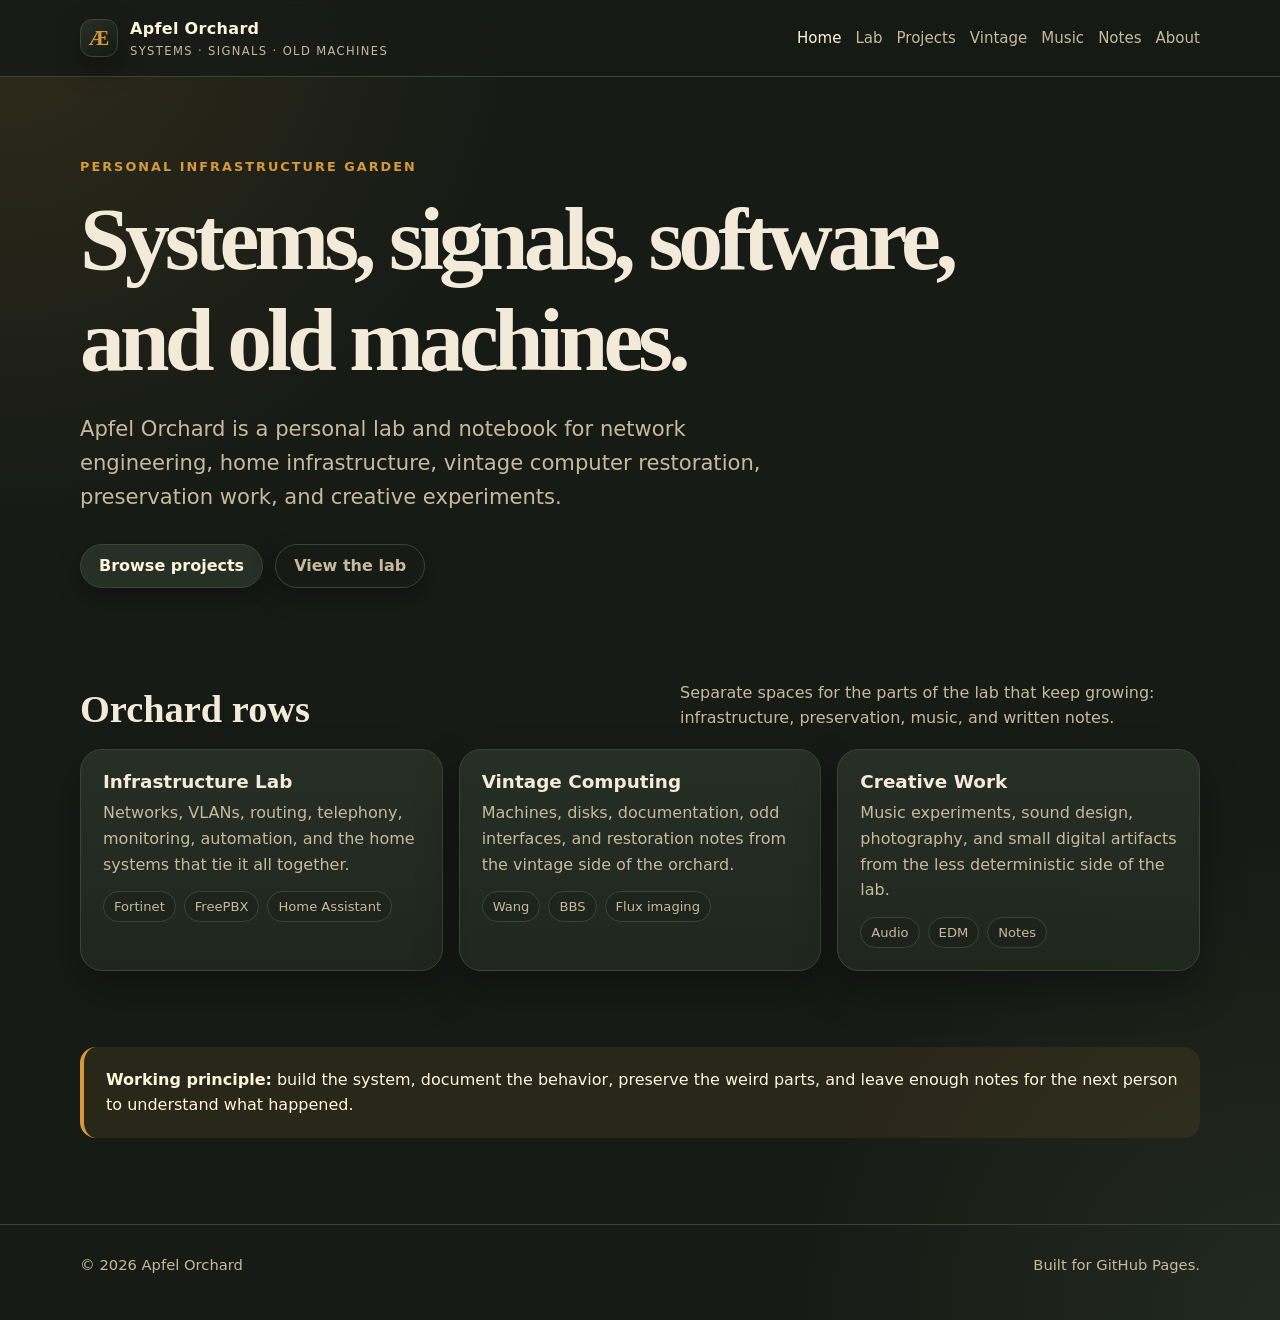
==== index.html @ 4331f9ee "Add files via upload" ====
<!doctype html>
<html lang="en">
<head>
  <meta charset="utf-8">
  <meta name="viewport" content="width=device-width, initial-scale=1">
  <title>Apfel Orchard</title>
  <meta name="description" content="Apfel Orchard: a personal lab for infrastructure, vintage computing, restoration, music, and strange little systems.">
  <link rel="stylesheet" href="/style.css">
</head>
<body>
<header class="site-header">
  <div class="wrap nav">
    <a class="brand" href="/">
      <span class="brand-mark"><span>Æ</span></span>
      <span>Apfel Orchard<small>Systems · Signals · Old Machines</small></span>
    </a>
    <nav class="links">
      <a class="active" href="/">Home</a>
      <a href="/lab.html">Lab</a>
      <a href="/projects.html">Projects</a>
      <a href="/vintage.html">Vintage</a>
      <a href="/music.html">Music</a>
      <a href="/notes.html">Notes</a>
      <a href="/about.html">About</a>
    </nav>
  </div>
</header>

<main>
  <section class="hero">
    <div class="wrap">
      <p class="kicker">Personal infrastructure garden</p>
      <h1>Systems, signals, software, and old machines.</h1>
      <p class="lede">Apfel Orchard is a personal lab and notebook for network engineering, home infrastructure, vintage computer restoration, preservation work, and creative experiments.</p>
      <div class="actions">
        <a class="button" href="/projects.html">Browse projects</a>
        <a class="button secondary" href="/lab.html">View the lab</a>
      </div>
    </div>
  </section>

  <section class="section">
    <div class="wrap">
      <div class="section-title">
        <h2>Orchard rows</h2>
        <p>Separate spaces for the parts of the lab that keep growing: infrastructure, preservation, music, and written notes.</p>
      </div>
      <div class="grid">
        <article class="card">
          <h3>Infrastructure Lab</h3>
          <p>Networks, VLANs, routing, telephony, monitoring, automation, and the home systems that tie it all together.</p>
          <div class="meta"><span class="pill">Fortinet</span><span class="pill">FreePBX</span><span class="pill">Home Assistant</span></div>
        </article>
        <article class="card">
          <h3>Vintage Computing</h3>
          <p>Machines, disks, documentation, odd interfaces, and restoration notes from the vintage side of the orchard.</p>
          <div class="meta"><span class="pill">Wang</span><span class="pill">BBS</span><span class="pill">Flux imaging</span></div>
        </article>
        <article class="card">
          <h3>Creative Work</h3>
          <p>Music experiments, sound design, photography, and small digital artifacts from the less deterministic side of the lab.</p>
          <div class="meta"><span class="pill">Audio</span><span class="pill">EDM</span><span class="pill">Notes</span></div>
        </article>
      </div>
    </div>
  </section>

  <section class="section">
    <div class="wrap">
      <div class="callout">
        <strong>Working principle:</strong> build the system, document the behavior, preserve the weird parts, and leave enough notes for the next person to understand what happened.
      </div>
    </div>
  </section>
</main>

<footer class="site-footer">
  <div class="wrap footer-inner">
    <span>© <span id="year"></span> Apfel Orchard</span>
    <span>Built for GitHub Pages.</span>
  </div>
</footer>
<script>document.getElementById('year').textContent = new Date().getFullYear();</script>
</body>
</html>
---- style.css ----
:root {
  --bg: #171b16;
  --panel: #20271f;
  --panel-2: #273026;
  --text: #f3ead9;
  --muted: #c7b99e;
  --line: #3a4535;
  --green: #6f8d5f;
  --amber: #d69a3a;
  --red: #9e4d36;
  --cream: #fff4dc;
  --shadow: rgba(0,0,0,.35);
}

* { box-sizing: border-box; }

html { scroll-behavior: smooth; }

body {
  margin: 0;
  font-family: ui-sans-serif, system-ui, -apple-system, BlinkMacSystemFont, "Segoe UI", sans-serif;
  background:
    radial-gradient(circle at top left, rgba(214,154,58,.13), transparent 32rem),
    radial-gradient(circle at bottom right, rgba(111,141,95,.13), transparent 30rem),
    var(--bg);
  color: var(--text);
  line-height: 1.6;
}

img { max-width: 100%; display: block; }

a { color: var(--amber); text-decoration: none; }
a:hover { text-decoration: underline; }

.wrap {
  width: min(1120px, calc(100% - 32px));
  margin: 0 auto;
}

.site-header {
  border-bottom: 1px solid var(--line);
  background: rgba(23,27,22,.88);
  backdrop-filter: blur(12px);
  position: sticky;
  top: 0;
  z-index: 5;
}

.nav {
  min-height: 76px;
  display: flex;
  align-items: center;
  justify-content: space-between;
  gap: 20px;
}

.brand {
  display: flex;
  align-items: center;
  gap: 12px;
  color: var(--cream);
  text-decoration: none;
  font-weight: 800;
  letter-spacing: .02em;
}

.brand-mark {
  width: 38px;
  height: 38px;
  display: grid;
  place-items: center;
  border: 1px solid var(--line);
  border-radius: 12px;
  background: linear-gradient(145deg, var(--panel-2), #151913);
  box-shadow: 0 10px 28px var(--shadow);
}

.brand-mark span {
  color: var(--amber);
  font-family: ui-serif, Georgia, serif;
  font-size: 1.3rem;
}

.brand small {
  display: block;
  color: var(--muted);
  font-weight: 500;
  font-size: .72rem;
  letter-spacing: .12em;
  text-transform: uppercase;
}

.links {
  display: flex;
  flex-wrap: wrap;
  justify-content: flex-end;
  gap: 8px 14px;
}

.links a {
  color: var(--muted);
  font-size: .94rem;
}
.links a:hover, .links a.active { color: var(--cream); }

.hero {
  padding: 80px 0 54px;
}

.kicker {
  color: var(--amber);
  font-size: .8rem;
  font-weight: 800;
  letter-spacing: .16em;
  text-transform: uppercase;
  margin: 0 0 12px;
}

h1, h2, h3 {
  line-height: 1.12;
  margin: 0;
}

h1 {
  max-width: 880px;
  font-family: ui-serif, Georgia, serif;
  font-size: clamp(2.45rem, 7vw, 5.6rem);
  letter-spacing: -.055em;
}

.lede {
  max-width: 740px;
  color: var(--muted);
  font-size: clamp(1.06rem, 2vw, 1.32rem);
  margin: 22px 0 0;
}

.actions {
  display: flex;
  flex-wrap: wrap;
  gap: 12px;
  margin-top: 30px;
}

.button {
  display: inline-flex;
  align-items: center;
  justify-content: center;
  min-height: 44px;
  padding: 0 18px;
  border-radius: 999px;
  border: 1px solid var(--line);
  color: var(--cream);
  background: var(--panel-2);
  box-shadow: 0 10px 24px var(--shadow);
  font-weight: 700;
}

.button.secondary {
  background: transparent;
  color: var(--muted);
}

.section {
  padding: 38px 0;
}

.section-title {
  display: flex;
  align-items: end;
  justify-content: space-between;
  gap: 18px;
  margin-bottom: 18px;
}

.section-title h2 {
  font-family: ui-serif, Georgia, serif;
  font-size: clamp(1.7rem, 3vw, 2.6rem);
}

.section-title p {
  color: var(--muted);
  max-width: 520px;
  margin: 0;
}

.grid {
  display: grid;
  grid-template-columns: repeat(3, minmax(0, 1fr));
  gap: 16px;
}

.grid.two { grid-template-columns: repeat(2, minmax(0, 1fr)); }

.card {
  border: 1px solid var(--line);
  border-radius: 22px;
  background: linear-gradient(180deg, rgba(39,48,38,.94), rgba(32,39,31,.94));
  padding: 22px;
  box-shadow: 0 18px 40px var(--shadow);
}

.card h3 {
  font-size: 1.15rem;
  margin-bottom: 8px;
}

.card p { color: var(--muted); margin: 0; }
.card ul { margin: 12px 0 0; padding-left: 20px; color: var(--muted); }

.meta {
  display: flex;
  flex-wrap: wrap;
  gap: 8px;
  margin-top: 14px;
}

.pill {
  border: 1px solid var(--line);
  color: var(--muted);
  border-radius: 999px;
  padding: 4px 10px;
  font-size: .82rem;
  background: rgba(0,0,0,.12);
}

.callout {
  border-left: 4px solid var(--amber);
  background: rgba(214,154,58,.09);
  padding: 20px 22px;
  border-radius: 16px;
  color: var(--cream);
}

.timeline {
  display: grid;
  gap: 14px;
}

.entry {
  border: 1px solid var(--line);
  border-radius: 18px;
  padding: 18px;
  background: rgba(32,39,31,.72);
}

.entry time {
  display: block;
  color: var(--amber);
  font-size: .82rem;
  font-weight: 800;
  letter-spacing: .08em;
  text-transform: uppercase;
  margin-bottom: 6px;
}

.entry h3 { margin-bottom: 6px; }
.entry p { color: var(--muted); margin: 0; }

.site-footer {
  margin-top: 48px;
  border-top: 1px solid var(--line);
  padding: 28px 0 44px;
  color: var(--muted);
  font-size: .92rem;
}

.footer-inner {
  display: flex;
  justify-content: space-between;
  gap: 16px;
  flex-wrap: wrap;
}

@media (max-width: 820px) {
  .nav { align-items: flex-start; flex-direction: column; padding: 18px 0; }
  .links { justify-content: flex-start; }
  .grid, .grid.two { grid-template-columns: 1fr; }
  .section-title { align-items: flex-start; flex-direction: column; }
  .hero { padding-top: 50px; }
}
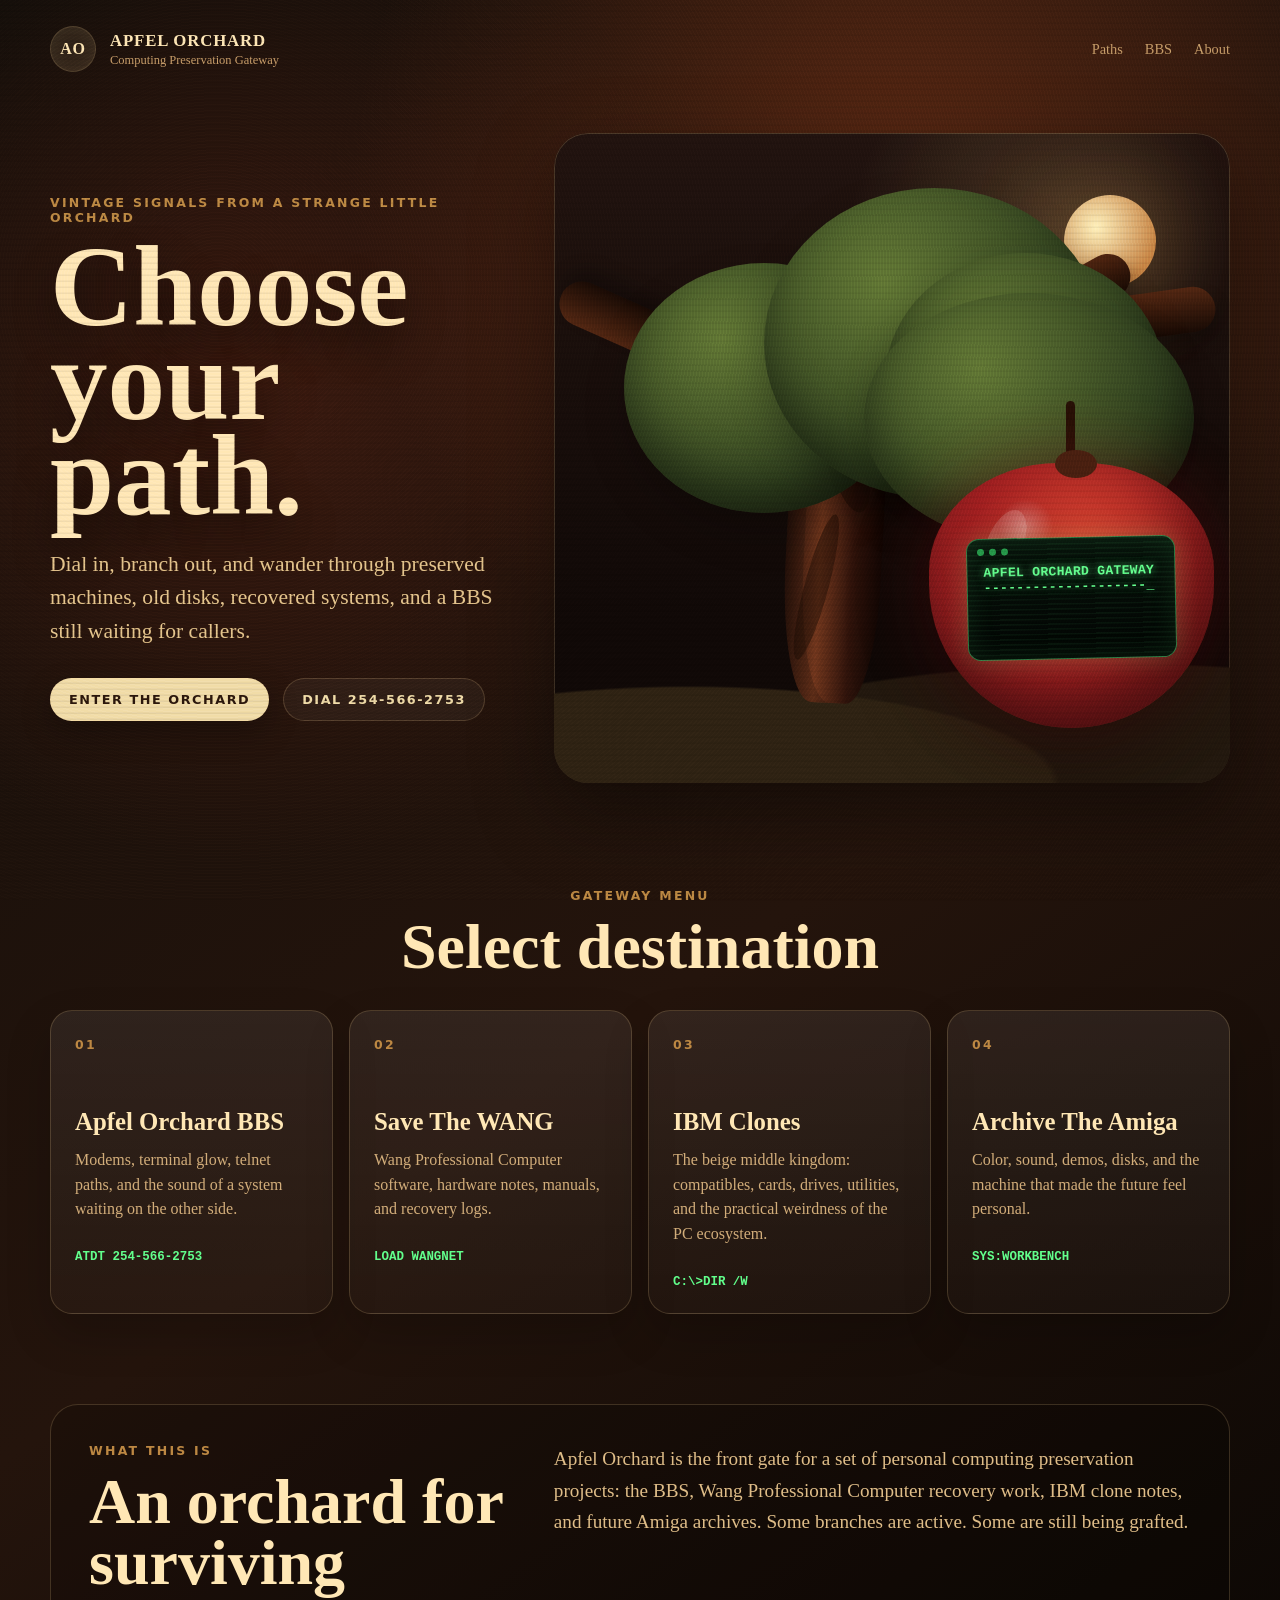
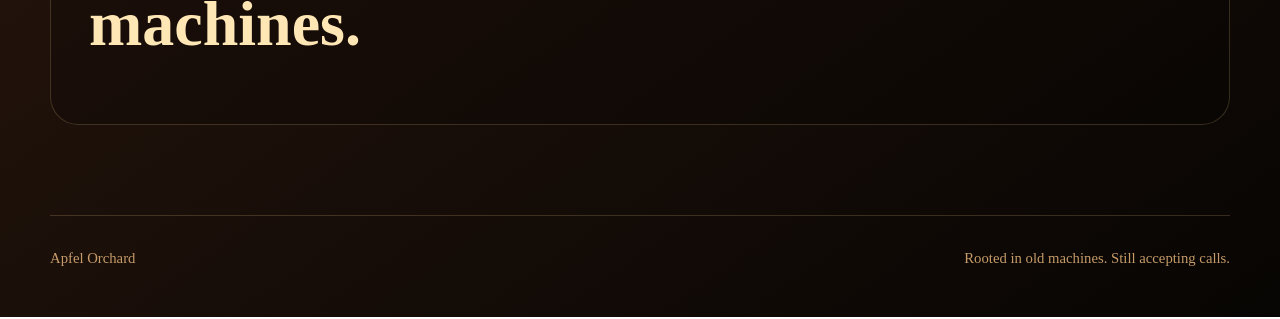
==== commit 8b2f8358: "Add files via upload" ====
--- a/index.html
+++ b/index.html
@@ -3,83 +3,112 @@
 <head>
   <meta charset="utf-8">
   <meta name="viewport" content="width=device-width, initial-scale=1">
-  <title>Apfel Orchard</title>
-  <meta name="description" content="Apfel Orchard: a personal lab for infrastructure, vintage computing, restoration, music, and strange little systems.">
-  <link rel="stylesheet" href="/style.css">
+  <title>Apfel Orchard | Choose Your Path</title>
+  <meta name="description" content="Apfel Orchard gateway: BBS, Wang preservation, IBM clones, and Amiga archives.">
+  <link rel="stylesheet" href="style.css">
 </head>
 <body>
-<header class="site-header">
-  <div class="wrap nav">
-    <a class="brand" href="/">
-      <span class="brand-mark"><span>Æ</span></span>
-      <span>Apfel Orchard<small>Systems · Signals · Old Machines</small></span>
+  <div class="noise" aria-hidden="true"></div>
+  <div class="scanlines" aria-hidden="true"></div>
+
+  <header class="site-header">
+    <a class="brand" href="/" aria-label="Apfel Orchard home">
+      <span class="brand-mark">AO</span>
+      <span>
+        <strong>Apfel Orchard</strong>
+        <small>Computing Preservation Gateway</small>
+      </span>
     </a>
-    <nav class="links">
-      <a class="active" href="/">Home</a>
-      <a href="/lab.html">Lab</a>
-      <a href="/projects.html">Projects</a>
-      <a href="/vintage.html">Vintage</a>
-      <a href="/music.html">Music</a>
-      <a href="/notes.html">Notes</a>
-      <a href="/about.html">About</a>
+    <nav class="top-nav" aria-label="Main navigation">
+      <a href="#paths">Paths</a>
+      <a href="#bbs">BBS</a>
+      <a href="#about">About</a>
     </nav>
-  </div>
-</header>
+  </header>
 
-<main>
-  <section class="hero">
-    <div class="wrap">
-      <p class="kicker">Personal infrastructure garden</p>
-      <h1>Systems, signals, software, and old machines.</h1>
-      <p class="lede">Apfel Orchard is a personal lab and notebook for network engineering, home infrastructure, vintage computer restoration, preservation work, and creative experiments.</p>
-      <div class="actions">
-        <a class="button" href="/projects.html">Browse projects</a>
-        <a class="button secondary" href="/lab.html">View the lab</a>
+  <main>
+    <section class="hero" aria-labelledby="hero-title">
+      <div class="hero-copy">
+        <p class="eyebrow">Vintage signals from a strange little orchard</p>
+        <h1 id="hero-title">Choose your path.</h1>
+        <p class="lead">Dial in, branch out, and wander through preserved machines, old disks, recovered systems, and a BBS still waiting for callers.</p>
+        <div class="hero-actions">
+          <a class="button primary" href="#paths">Enter the orchard</a>
+          <a class="button ghost" href="tel:2545662753">Dial 254-566-2753</a>
+        </div>
       </div>
-    </div>
-  </section>
 
-  <section class="section">
-    <div class="wrap">
-      <div class="section-title">
-        <h2>Orchard rows</h2>
-        <p>Separate spaces for the parts of the lab that keep growing: infrastructure, preservation, music, and written notes.</p>
+      <div class="orchard-scene" aria-label="Old apple tree with a terminal glowing inside one large apple">
+        <div class="moon"></div>
+        <div class="hills"></div>
+        <div class="tree">
+          <div class="trunk"></div>
+          <div class="branch branch-one"></div>
+          <div class="branch branch-two"></div>
+          <div class="branch branch-three"></div>
+          <div class="canopy canopy-one"></div>
+          <div class="canopy canopy-two"></div>
+          <div class="canopy canopy-three"></div>
+          <div class="canopy canopy-four"></div>
+          <div class="apple-cord"></div>
+          <div class="big-apple" id="bbs">
+            <div class="apple-shine"></div>
+            <div class="terminal" role="img" aria-label="Fake terminal saying dial 254-566-2753 to connect to Apfel Orchard BBS">
+              <div class="terminal-bar">
+                <span></span><span></span><span></span>
+              </div>
+              <pre id="terminalText"></pre>
+            </div>
+          </div>
+        </div>
       </div>
-      <div class="grid">
-        <article class="card">
-          <h3>Infrastructure Lab</h3>
-          <p>Networks, VLANs, routing, telephony, monitoring, automation, and the home systems that tie it all together.</p>
-          <div class="meta"><span class="pill">Fortinet</span><span class="pill">FreePBX</span><span class="pill">Home Assistant</span></div>
-        </article>
-        <article class="card">
-          <h3>Vintage Computing</h3>
-          <p>Machines, disks, documentation, odd interfaces, and restoration notes from the vintage side of the orchard.</p>
-          <div class="meta"><span class="pill">Wang</span><span class="pill">BBS</span><span class="pill">Flux imaging</span></div>
-        </article>
-        <article class="card">
-          <h3>Creative Work</h3>
-          <p>Music experiments, sound design, photography, and small digital artifacts from the less deterministic side of the lab.</p>
-          <div class="meta"><span class="pill">Audio</span><span class="pill">EDM</span><span class="pill">Notes</span></div>
-        </article>
+    </section>
+
+    <section class="paths-section" id="paths" aria-labelledby="paths-title">
+      <p class="eyebrow centered">Gateway menu</p>
+      <h2 id="paths-title">Select destination</h2>
+      <div class="path-grid">
+        <a class="path-card" href="#bbs">
+          <span class="path-number">01</span>
+          <h3>Apfel Orchard BBS</h3>
+          <p>Modems, terminal glow, telnet paths, and the sound of a system waiting on the other side.</p>
+          <span class="path-command">ATDT 254-566-2753</span>
+        </a>
+        <a class="path-card" href="https://savethewang.org">
+          <span class="path-number">02</span>
+          <h3>Save The WANG</h3>
+          <p>Wang Professional Computer software, hardware notes, manuals, and recovery logs.</p>
+          <span class="path-command">LOAD WANGNET</span>
+        </a>
+        <a class="path-card" href="#ibm-clones">
+          <span class="path-number">03</span>
+          <h3>IBM Clones</h3>
+          <p>The beige middle kingdom: compatibles, cards, drives, utilities, and the practical weirdness of the PC ecosystem.</p>
+          <span class="path-command">C:\&gt;DIR /W</span>
+        </a>
+        <a class="path-card" href="#amiga">
+          <span class="path-number">04</span>
+          <h3>Archive The Amiga</h3>
+          <p>Color, sound, demos, disks, and the machine that made the future feel personal.</p>
+          <span class="path-command">SYS:WORKBENCH</span>
+        </a>
       </div>
-    </div>
-  </section>
+    </section>
 
-  <section class="section">
-    <div class="wrap">
-      <div class="callout">
-        <strong>Working principle:</strong> build the system, document the behavior, preserve the weird parts, and leave enough notes for the next person to understand what happened.
+    <section class="about" id="about">
+      <div>
+        <p class="eyebrow">What this is</p>
+        <h2>An orchard for surviving machines.</h2>
       </div>
-    </div>
-  </section>
-</main>
+      <p>Apfel Orchard is the front gate for a set of personal computing preservation projects: the BBS, Wang Professional Computer recovery work, IBM clone notes, and future Amiga archives. Some branches are active. Some are still being grafted.</p>
+    </section>
+  </main>
 
-<footer class="site-footer">
-  <div class="wrap footer-inner">
-    <span>© <span id="year"></span> Apfel Orchard</span>
-    <span>Built for GitHub Pages.</span>
-  </div>
-</footer>
-<script>document.getElementById('year').textContent = new Date().getFullYear();</script>
+  <footer class="site-footer">
+    <span>Apfel Orchard</span>
+    <span>Rooted in old machines. Still accepting calls.</span>
+  </footer>
+
+  <script src="script.js"></script>
 </body>
 </html>
--- a/style.css
+++ b/style.css
@@ -1,281 +1,377 @@
 :root {
-  --bg: #171b16;
-  --panel: #20271f;
-  --panel-2: #273026;
-  --text: #f3ead9;
-  --muted: #c7b99e;
-  --line: #3a4535;
-  --green: #6f8d5f;
-  --amber: #d69a3a;
-  --red: #9e4d36;
-  --cream: #fff4dc;
-  --shadow: rgba(0,0,0,.35);
+  --bg: #130e0a;
+  --bg-2: #24140c;
+  --paper: #f1dca7;
+  --paper-dark: #bd8843;
+  --apple: #9f1f20;
+  --apple-dark: #5f1215;
+  --leaf: #31411f;
+  --leaf-light: #607534;
+  --terminal: #07110a;
+  --glow: #62ff8c;
+  --glow-dim: #2fc15d;
+  --text: #ffe7b5;
+  --muted: #c69b68;
+  --line: rgba(255, 217, 149, .18);
+  --shadow: rgba(0,0,0,.55);
 }
 
 * { box-sizing: border-box; }
-
 html { scroll-behavior: smooth; }
-
 body {
   margin: 0;
-  font-family: ui-sans-serif, system-ui, -apple-system, BlinkMacSystemFont, "Segoe UI", sans-serif;
+  min-height: 100vh;
+  font-family: ui-serif, Georgia, Cambria, "Times New Roman", serif;
+  color: var(--text);
   background:
-    radial-gradient(circle at top left, rgba(214,154,58,.13), transparent 32rem),
-    radial-gradient(circle at bottom right, rgba(111,141,95,.13), transparent 30rem),
-    var(--bg);
-  color: var(--text);
-  line-height: 1.6;
-}
-
-img { max-width: 100%; display: block; }
-
-a { color: var(--amber); text-decoration: none; }
-a:hover { text-decoration: underline; }
-
-.wrap {
-  width: min(1120px, calc(100% - 32px));
+    radial-gradient(circle at 70% 10%, rgba(139, 58, 25, .55), transparent 34rem),
+    radial-gradient(circle at 20% 20%, rgba(80, 32, 18, .6), transparent 30rem),
+    linear-gradient(145deg, var(--bg), var(--bg-2) 52%, #070503);
+  overflow-x: hidden;
+}
+
+a { color: inherit; }
+.noise, .scanlines {
+  position: fixed;
+  inset: 0;
+  pointer-events: none;
+  z-index: 20;
+}
+.noise {
+  opacity: .08;
+  background-image:
+    repeating-radial-gradient(circle at 17% 32%, #fff 0 1px, transparent 1px 3px);
+  mix-blend-mode: overlay;
+}
+.scanlines {
+  opacity: .16;
+  background: repeating-linear-gradient(to bottom, transparent 0 4px, rgba(0,0,0,.34) 5px 6px);
+}
+
+.site-header, .site-footer {
+  width: min(1180px, calc(100% - 32px));
   margin: 0 auto;
 }
-
 .site-header {
-  border-bottom: 1px solid var(--line);
-  background: rgba(23,27,22,.88);
-  backdrop-filter: blur(12px);
-  position: sticky;
-  top: 0;
+  display: flex;
+  justify-content: space-between;
+  align-items: center;
+  padding: 26px 0;
+  position: relative;
   z-index: 5;
 }
-
-.nav {
-  min-height: 76px;
-  display: flex;
+.brand {
+  display: inline-flex;
   align-items: center;
-  justify-content: space-between;
-  gap: 20px;
-}
-
-.brand {
-  display: flex;
-  align-items: center;
-  gap: 12px;
-  color: var(--cream);
+  gap: 14px;
   text-decoration: none;
-  font-weight: 800;
-  letter-spacing: .02em;
-}
-
+}
 .brand-mark {
-  width: 38px;
-  height: 38px;
+  width: 46px;
+  height: 46px;
   display: grid;
   place-items: center;
   border: 1px solid var(--line);
-  border-radius: 12px;
-  background: linear-gradient(145deg, var(--panel-2), #151913);
-  box-shadow: 0 10px 28px var(--shadow);
-}
-
-.brand-mark span {
-  color: var(--amber);
-  font-family: ui-serif, Georgia, serif;
-  font-size: 1.3rem;
-}
-
-.brand small {
-  display: block;
-  color: var(--muted);
-  font-weight: 500;
-  font-size: .72rem;
-  letter-spacing: .12em;
+  border-radius: 50%;
+  background: rgba(255, 231, 181, .08);
+  box-shadow: inset 0 0 22px rgba(255, 215, 128, .09);
+  font-weight: 800;
+  letter-spacing: .05em;
+}
+.brand strong { display: block; font-size: 1.05rem; letter-spacing: .05em; text-transform: uppercase; }
+.brand small { display: block; color: var(--muted); font-size: .78rem; margin-top: 2px; }
+.top-nav { display: flex; gap: 22px; color: var(--muted); font-size: .9rem; }
+.top-nav a { text-decoration: none; }
+.top-nav a:hover { color: var(--text); }
+
+.hero {
+  width: min(1180px, calc(100% - 32px));
+  min-height: 720px;
+  margin: 0 auto;
+  display: grid;
+  grid-template-columns: .82fr 1.18fr;
+  align-items: center;
+  gap: 34px;
+  position: relative;
+}
+.eyebrow {
+  margin: 0 0 14px;
+  color: var(--paper-dark);
+  letter-spacing: .18em;
   text-transform: uppercase;
-}
-
-.links {
-  display: flex;
-  flex-wrap: wrap;
-  justify-content: flex-end;
-  gap: 8px 14px;
-}
-
-.links a {
-  color: var(--muted);
-  font-size: .94rem;
-}
-.links a:hover, .links a.active { color: var(--cream); }
-
-.hero {
-  padding: 80px 0 54px;
-}
-
-.kicker {
-  color: var(--amber);
-  font-size: .8rem;
-  font-weight: 800;
-  letter-spacing: .16em;
-  text-transform: uppercase;
-  margin: 0 0 12px;
-}
-
-h1, h2, h3 {
-  line-height: 1.12;
-  margin: 0;
-}
-
+  font: 700 .78rem ui-sans-serif, system-ui, sans-serif;
+}
+h1, h2, h3, p { margin-top: 0; }
 h1 {
-  max-width: 880px;
-  font-family: ui-serif, Georgia, serif;
-  font-size: clamp(2.45rem, 7vw, 5.6rem);
-  letter-spacing: -.055em;
-}
-
-.lede {
-  max-width: 740px;
-  color: var(--muted);
-  font-size: clamp(1.06rem, 2vw, 1.32rem);
-  margin: 22px 0 0;
-}
-
-.actions {
-  display: flex;
-  flex-wrap: wrap;
-  gap: 12px;
-  margin-top: 30px;
-}
-
+  font-size: clamp(4rem, 9vw, 7.7rem);
+  line-height: .82;
+  margin-bottom: 26px;
+  max-width: 660px;
+  text-shadow: 0 20px 42px rgba(0,0,0,.45);
+}
+.lead {
+  max-width: 580px;
+  color: #e5c48b;
+  font-size: clamp(1.1rem, 1.7vw, 1.35rem);
+  line-height: 1.55;
+}
+.hero-actions { display: flex; flex-wrap: wrap; gap: 14px; margin-top: 30px; }
 .button {
   display: inline-flex;
-  align-items: center;
-  justify-content: center;
-  min-height: 44px;
-  padding: 0 18px;
+  padding: 13px 18px;
   border-radius: 999px;
+  text-decoration: none;
+  font: 800 .8rem ui-sans-serif, system-ui, sans-serif;
+  text-transform: uppercase;
+  letter-spacing: .12em;
   border: 1px solid var(--line);
-  color: var(--cream);
-  background: var(--panel-2);
-  box-shadow: 0 10px 24px var(--shadow);
-  font-weight: 700;
-}
-
-.button.secondary {
-  background: transparent;
-  color: var(--muted);
-}
-
-.section {
-  padding: 38px 0;
-}
-
-.section-title {
+}
+.button.primary { background: var(--paper); color: #2b170c; box-shadow: 0 12px 30px rgba(0,0,0,.28); }
+.button.ghost { background: rgba(255,255,255,.04); color: var(--paper); }
+
+.orchard-scene {
+  min-height: 650px;
+  position: relative;
+  border-radius: 34px;
+  overflow: hidden;
+  background:
+    radial-gradient(circle at 72% 16%, rgba(255, 205, 125, .18), transparent 12rem),
+    linear-gradient(to bottom, #21130f, #100907 75%);
+  box-shadow: inset 0 0 0 1px var(--line), 0 30px 80px rgba(0,0,0,.38);
+}
+.moon {
+  position: absolute;
+  right: 74px;
+  top: 62px;
+  width: 92px;
+  height: 92px;
+  border-radius: 50%;
+  background: radial-gradient(circle at 35% 35%, #fff0ba, #c78344 72%);
+  box-shadow: 0 0 90px rgba(255, 190, 102, .35);
+}
+.hills {
+  position: absolute;
+  inset: auto -10% 0;
+  height: 160px;
+  background:
+    radial-gradient(ellipse at 25% 100%, #2e2213 0 42%, transparent 43%),
+    radial-gradient(ellipse at 78% 100%, #23190f 0 52%, transparent 53%);
+}
+.tree { position: absolute; inset: 0; animation: breathe 7s ease-in-out infinite; transform-origin: 46% 70%; }
+.trunk {
+  position: absolute;
+  left: 235px;
+  bottom: 80px;
+  width: 96px;
+  height: 410px;
+  background: linear-gradient(90deg, #2a130b, #6e351c 36%, #2f130b 70%, #120805);
+  border-radius: 50% 42% 30% 34%;
+  transform: rotate(3deg);
+  box-shadow: 18px 0 0 rgba(0,0,0,.18) inset;
+}
+.trunk::before, .trunk::after {
+  content: "";
+  position: absolute;
+  background: #180904;
+  border-radius: 50%;
+  opacity: .45;
+}
+.trunk::before { width: 34px; height: 90px; left: 42px; top: 130px; transform: rotate(-18deg); }
+.trunk::after { width: 24px; height: 150px; left: 20px; top: 220px; transform: rotate(12deg); }
+.branch {
+  position: absolute;
+  height: 45px;
+  background: linear-gradient(#512612, #190b05);
+  border-radius: 999px;
+  transform-origin: left center;
+  box-shadow: 0 12px 18px rgba(0,0,0,.25);
+}
+.branch-one { width: 330px; left: 285px; top: 270px; transform: rotate(-29deg); }
+.branch-two { width: 260px; left: 245px; top: 245px; transform: rotate(-156deg); }
+.branch-three { width: 390px; left: 275px; top: 205px; transform: rotate(-8deg); }
+.canopy {
+  position: absolute;
+  border-radius: 50%;
+  background: radial-gradient(circle at 35% 30%, var(--leaf-light), var(--leaf) 62%, #141a0d 100%);
+  box-shadow: inset 0 -25px 45px rgba(0,0,0,.36), 0 20px 40px rgba(0,0,0,.22);
+}
+.canopy-one { width: 280px; height: 250px; left: 70px; top: 130px; }
+.canopy-two { width: 340px; height: 310px; left: 210px; top: 55px; }
+.canopy-three { width: 280px; height: 255px; right: 65px; top: 120px; }
+.canopy-four { width: 330px; height: 250px; left: 310px; top: 160px; }
+.apple-cord {
+  position: absolute;
+  left: 512px;
+  top: 268px;
+  width: 9px;
+  height: 86px;
+  background: #261107;
+  border-radius: 999px;
+}
+.big-apple {
+  position: absolute;
+  left: 375px;
+  top: 330px;
+  width: 285px;
+  height: 265px;
+  border-radius: 50% 50% 55% 55% / 45% 45% 60% 60%;
+  background:
+    radial-gradient(circle at 34% 24%, rgba(255,255,255,.28), transparent 10%),
+    radial-gradient(circle at 55% 32%, #d6422f, var(--apple) 48%, var(--apple-dark) 100%);
+  box-shadow: inset -25px -35px 55px rgba(0,0,0,.38), 0 30px 80px rgba(0,0,0,.42), 0 0 70px rgba(150, 24, 24, .35);
+  animation: appleFloat 4.4s ease-in-out infinite;
+}
+.big-apple::before {
+  content: "";
+  position: absolute;
+  left: 126px;
+  top: -13px;
+  width: 42px;
+  height: 28px;
+  background: #481f10;
+  border-radius: 50%;
+}
+.apple-shine {
+  position: absolute;
+  left: 58px;
+  top: 45px;
+  width: 36px;
+  height: 72px;
+  border-radius: 50%;
+  background: rgba(255,255,255,.14);
+  transform: rotate(22deg);
+}
+.terminal {
+  position: absolute;
+  left: 38px;
+  right: 38px;
+  top: 74px;
+  min-height: 122px;
+  padding: 26px 16px 14px;
+  border-radius: 13px;
+  background: linear-gradient(180deg, #07110a, #020503);
+  border: 1px solid rgba(98,255,140,.45);
+  box-shadow: inset 0 0 28px rgba(98,255,140,.1), 0 0 26px rgba(98,255,140,.18);
+  transform: rotate(-1.2deg);
+  overflow: hidden;
+}
+.terminal::after {
+  content: "";
+  position: absolute;
+  inset: 0;
+  background: repeating-linear-gradient(to bottom, rgba(98,255,140,.05) 0 1px, transparent 2px 5px);
+  pointer-events: none;
+}
+.terminal-bar {
+  position: absolute;
+  left: 10px;
+  top: 9px;
   display: flex;
-  align-items: end;
-  justify-content: space-between;
-  gap: 18px;
-  margin-bottom: 18px;
-}
-
-.section-title h2 {
-  font-family: ui-serif, Georgia, serif;
-  font-size: clamp(1.7rem, 3vw, 2.6rem);
-}
-
-.section-title p {
-  color: var(--muted);
-  max-width: 520px;
+  gap: 5px;
+}
+.terminal-bar span { width: 7px; height: 7px; border-radius: 50%; background: var(--glow-dim); opacity: .75; }
+pre {
   margin: 0;
-}
-
-.grid {
+  white-space: pre-wrap;
+  color: var(--glow);
+  text-shadow: 0 0 9px rgba(98,255,140,.75);
+  font: 700 clamp(.66rem, 1.3vw, .82rem) ui-monospace, SFMono-Regular, Menlo, Consolas, monospace;
+  letter-spacing: .02em;
+}
+.cursor { animation: blink .9s steps(2, start) infinite; }
+
+.paths-section {
+  width: min(1180px, calc(100% - 32px));
+  margin: 70px auto 0;
+  text-align: center;
+}
+.centered { text-align: center; }
+.paths-section h2, .about h2 {
+  font-size: clamp(2.4rem, 5vw, 4.6rem);
+  line-height: .95;
+  margin-bottom: 32px;
+}
+.path-grid {
   display: grid;
-  grid-template-columns: repeat(3, minmax(0, 1fr));
+  grid-template-columns: repeat(4, 1fr);
   gap: 16px;
-}
-
-.grid.two { grid-template-columns: repeat(2, minmax(0, 1fr)); }
-
-.card {
+  text-align: left;
+}
+.path-card {
+  min-height: 300px;
+  padding: 24px;
   border: 1px solid var(--line);
   border-radius: 22px;
-  background: linear-gradient(180deg, rgba(39,48,38,.94), rgba(32,39,31,.94));
-  padding: 22px;
-  box-shadow: 0 18px 40px var(--shadow);
-}
-
-.card h3 {
-  font-size: 1.15rem;
-  margin-bottom: 8px;
-}
-
-.card p { color: var(--muted); margin: 0; }
-.card ul { margin: 12px 0 0; padding-left: 20px; color: var(--muted); }
-
-.meta {
-  display: flex;
-  flex-wrap: wrap;
-  gap: 8px;
-  margin-top: 14px;
-}
-
-.pill {
+  text-decoration: none;
+  background: linear-gradient(180deg, rgba(255,255,255,.07), rgba(255,255,255,.025));
+  box-shadow: 0 20px 45px rgba(0,0,0,.2);
+  transition: transform .22s ease, border-color .22s ease, background .22s ease;
+}
+.path-card:hover {
+  transform: translateY(-7px);
+  border-color: rgba(255, 220, 160, .45);
+  background: linear-gradient(180deg, rgba(255,255,255,.1), rgba(255,255,255,.035));
+}
+.path-number {
+  display: inline-flex;
+  color: var(--paper-dark);
+  font: 900 .78rem ui-sans-serif, system-ui, sans-serif;
+  letter-spacing: .18em;
+  margin-bottom: 56px;
+}
+.path-card h3 { font-size: 1.55rem; margin-bottom: 12px; }
+.path-card p { color: #d2ad7a; line-height: 1.55; }
+.path-command {
+  display: inline-block;
+  margin-top: 12px;
+  color: var(--glow);
+  font: 800 .78rem ui-monospace, SFMono-Regular, Menlo, Consolas, monospace;
+}
+.about {
+  width: min(1180px, calc(100% - 32px));
+  margin: 90px auto;
+  display: grid;
+  grid-template-columns: .8fr 1.2fr;
+  gap: 40px;
+  padding: 38px;
   border: 1px solid var(--line);
-  color: var(--muted);
-  border-radius: 999px;
-  padding: 4px 10px;
-  font-size: .82rem;
-  background: rgba(0,0,0,.12);
-}
-
-.callout {
-  border-left: 4px solid var(--amber);
-  background: rgba(214,154,58,.09);
-  padding: 20px 22px;
-  border-radius: 16px;
-  color: var(--cream);
-}
-
-.timeline {
-  display: grid;
-  gap: 14px;
-}
-
-.entry {
-  border: 1px solid var(--line);
-  border-radius: 18px;
-  padding: 18px;
-  background: rgba(32,39,31,.72);
-}
-
-.entry time {
-  display: block;
-  color: var(--amber);
-  font-size: .82rem;
-  font-weight: 800;
-  letter-spacing: .08em;
-  text-transform: uppercase;
-  margin-bottom: 6px;
-}
-
-.entry h3 { margin-bottom: 6px; }
-.entry p { color: var(--muted); margin: 0; }
-
+  border-radius: 28px;
+  background: rgba(0,0,0,.18);
+}
+.about p:last-child { color: #dfbd88; font-size: 1.2rem; line-height: 1.65; margin: 0; }
 .site-footer {
-  margin-top: 48px;
-  border-top: 1px solid var(--line);
-  padding: 28px 0 44px;
-  color: var(--muted);
-  font-size: .92rem;
-}
-
-.footer-inner {
   display: flex;
   justify-content: space-between;
-  gap: 16px;
-  flex-wrap: wrap;
-}
-
-@media (max-width: 820px) {
-  .nav { align-items: flex-start; flex-direction: column; padding: 18px 0; }
-  .links { justify-content: flex-start; }
-  .grid, .grid.two { grid-template-columns: 1fr; }
-  .section-title { align-items: flex-start; flex-direction: column; }
-  .hero { padding-top: 50px; }
-}
+  gap: 20px;
+  padding: 34px 0 50px;
+  color: var(--muted);
+  border-top: 1px solid var(--line);
+  font-size: .92rem;
+}
+
+@keyframes appleFloat {
+  0%, 100% { transform: translateY(0) rotate(-1deg); }
+  50% { transform: translateY(-8px) rotate(1deg); }
+}
+@keyframes breathe {
+  0%, 100% { transform: rotate(0deg) scale(1); }
+  50% { transform: rotate(.25deg) scale(1.006); }
+}
+@keyframes blink { 50% { opacity: 0; } }
+
+@media (max-width: 980px) {
+  .hero { grid-template-columns: 1fr; padding-top: 20px; }
+  .orchard-scene { min-height: 620px; }
+  .path-grid { grid-template-columns: repeat(2, 1fr); }
+  .about { grid-template-columns: 1fr; }
+}
+@media (max-width: 640px) {
+  .site-header { align-items: flex-start; gap: 18px; flex-direction: column; }
+  .top-nav { gap: 16px; }
+  .hero { min-height: auto; }
+  .orchard-scene { transform: scale(.82); transform-origin: top left; width: 122%; margin-bottom: -105px; }
+  .path-grid { grid-template-columns: 1fr; }
+  .path-card { min-height: auto; }
+  .path-number { margin-bottom: 30px; }
+  .site-footer { flex-direction: column; }
+}
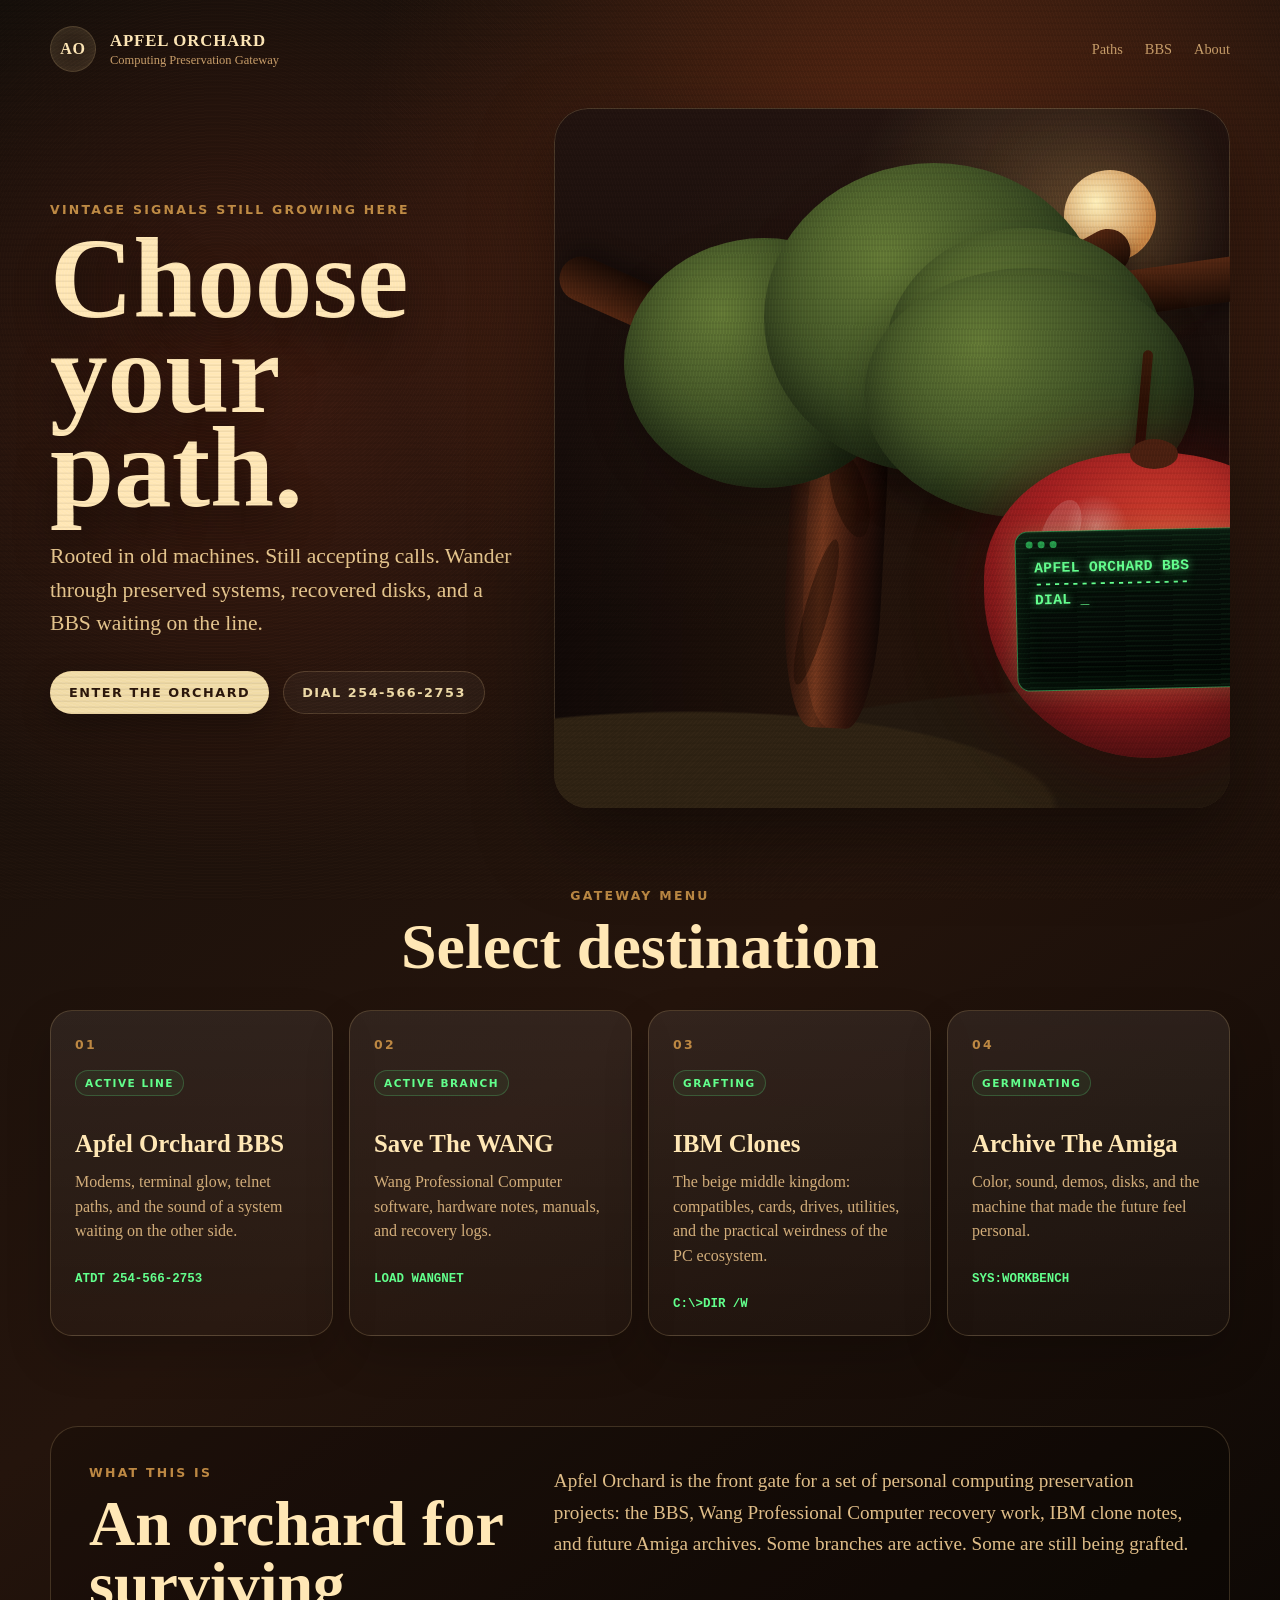
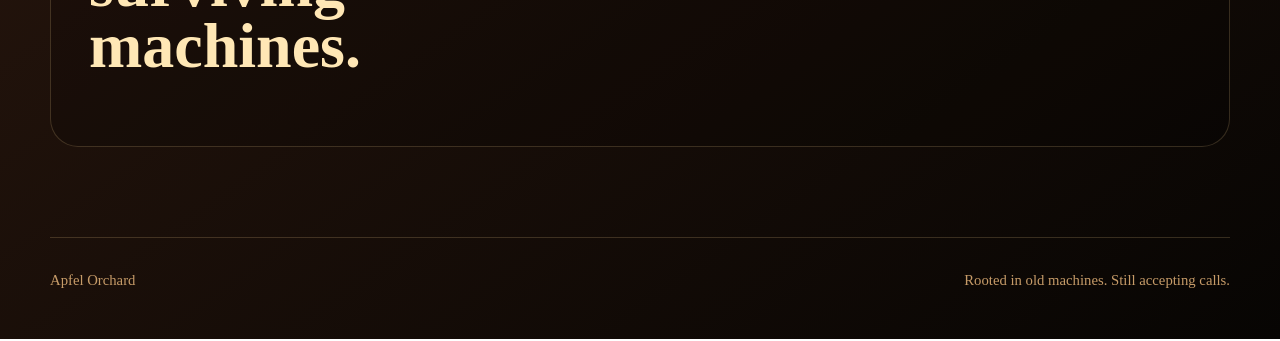
==== commit a6c9e317: "Add files via upload" ====
--- a/index.html
+++ b/index.html
@@ -29,9 +29,9 @@
   <main>
     <section class="hero" aria-labelledby="hero-title">
       <div class="hero-copy">
-        <p class="eyebrow">Vintage signals from a strange little orchard</p>
+        <p class="eyebrow">Vintage signals still growing here</p>
         <h1 id="hero-title">Choose your path.</h1>
-        <p class="lead">Dial in, branch out, and wander through preserved machines, old disks, recovered systems, and a BBS still waiting for callers.</p>
+        <p class="lead">Rooted in old machines. Still accepting calls. Wander through preserved systems, recovered disks, and a BBS waiting on the line.</p>
         <div class="hero-actions">
           <a class="button primary" href="#paths">Enter the orchard</a>
           <a class="button ghost" href="tel:2545662753">Dial 254-566-2753</a>
@@ -70,24 +70,28 @@
       <div class="path-grid">
         <a class="path-card" href="#bbs">
           <span class="path-number">01</span>
+          <span class="path-status">Active line</span>
           <h3>Apfel Orchard BBS</h3>
           <p>Modems, terminal glow, telnet paths, and the sound of a system waiting on the other side.</p>
           <span class="path-command">ATDT 254-566-2753</span>
         </a>
         <a class="path-card" href="https://savethewang.org">
           <span class="path-number">02</span>
+          <span class="path-status">Active branch</span>
           <h3>Save The WANG</h3>
           <p>Wang Professional Computer software, hardware notes, manuals, and recovery logs.</p>
           <span class="path-command">LOAD WANGNET</span>
         </a>
         <a class="path-card" href="#ibm-clones">
           <span class="path-number">03</span>
+          <span class="path-status">Grafting</span>
           <h3>IBM Clones</h3>
           <p>The beige middle kingdom: compatibles, cards, drives, utilities, and the practical weirdness of the PC ecosystem.</p>
           <span class="path-command">C:\&gt;DIR /W</span>
         </a>
         <a class="path-card" href="#amiga">
           <span class="path-number">04</span>
+          <span class="path-status">Germinating</span>
           <h3>Archive The Amiga</h3>
           <p>Color, sound, demos, disks, and the machine that made the future feel personal.</p>
           <span class="path-command">SYS:WORKBENCH</span>
--- a/style.css
+++ b/style.css
@@ -130,12 +130,13 @@
 .button.ghost { background: rgba(255,255,255,.04); color: var(--paper); }
 
 .orchard-scene {
-  min-height: 650px;
+  min-height: 700px;
   position: relative;
   border-radius: 34px;
   overflow: hidden;
   background:
-    radial-gradient(circle at 72% 16%, rgba(255, 205, 125, .18), transparent 12rem),
+    radial-gradient(circle at 72% 16%, rgba(255, 205, 125, .2), transparent 12rem),
+    radial-gradient(ellipse at 50% 78%, rgba(122, 67, 28, .18), transparent 22rem),
     linear-gradient(to bottom, #21130f, #100907 75%);
   box-shadow: inset 0 0 0 1px var(--line), 0 30px 80px rgba(0,0,0,.38);
 }
@@ -188,7 +189,7 @@
 }
 .branch-one { width: 330px; left: 285px; top: 270px; transform: rotate(-29deg); }
 .branch-two { width: 260px; left: 245px; top: 245px; transform: rotate(-156deg); }
-.branch-three { width: 390px; left: 275px; top: 205px; transform: rotate(-8deg); }
+.branch-three { width: 455px; left: 275px; top: 205px; transform: rotate(-8deg); }
 .canopy {
   position: absolute;
   border-radius: 50%;
@@ -201,19 +202,21 @@
 .canopy-four { width: 330px; height: 250px; left: 310px; top: 160px; }
 .apple-cord {
   position: absolute;
-  left: 512px;
-  top: 268px;
-  width: 9px;
-  height: 86px;
-  background: #261107;
+  left: 584px;
+  top: 242px;
+  width: 10px;
+  height: 124px;
+  background: linear-gradient(#391909, #160804);
   border-radius: 999px;
+  transform: rotate(5deg);
+  box-shadow: 0 10px 16px rgba(0,0,0,.35);
 }
 .big-apple {
   position: absolute;
-  left: 375px;
-  top: 330px;
-  width: 285px;
-  height: 265px;
+  left: 430px;
+  top: 345px;
+  width: 330px;
+  height: 305px;
   border-radius: 50% 50% 55% 55% / 45% 45% 60% 60%;
   background:
     radial-gradient(circle at 34% 24%, rgba(255,255,255,.28), transparent 10%),
@@ -224,10 +227,10 @@
 .big-apple::before {
   content: "";
   position: absolute;
-  left: 126px;
-  top: -13px;
-  width: 42px;
-  height: 28px;
+  left: 146px;
+  top: -14px;
+  width: 48px;
+  height: 30px;
   background: #481f10;
   border-radius: 50%;
 }
@@ -243,11 +246,11 @@
 }
 .terminal {
   position: absolute;
-  left: 38px;
-  right: 38px;
-  top: 74px;
-  min-height: 122px;
-  padding: 26px 16px 14px;
+  left: 32px;
+  right: 32px;
+  top: 76px;
+  min-height: 160px;
+  padding: 28px 18px 16px;
   border-radius: 13px;
   background: linear-gradient(180deg, #07110a, #020503);
   border: 1px solid rgba(98,255,140,.45);
@@ -275,7 +278,7 @@
   white-space: pre-wrap;
   color: var(--glow);
   text-shadow: 0 0 9px rgba(98,255,140,.75);
-  font: 700 clamp(.66rem, 1.3vw, .82rem) ui-monospace, SFMono-Regular, Menlo, Consolas, monospace;
+  font: 700 clamp(.72rem, 1.45vw, .92rem) ui-monospace, SFMono-Regular, Menlo, Consolas, monospace;
   letter-spacing: .02em;
 }
 .cursor { animation: blink .9s steps(2, start) infinite; }
@@ -317,7 +320,20 @@
   color: var(--paper-dark);
   font: 900 .78rem ui-sans-serif, system-ui, sans-serif;
   letter-spacing: .18em;
-  margin-bottom: 56px;
+  margin-bottom: 18px;
+}
+.path-status {
+  display: block;
+  width: max-content;
+  margin-bottom: 34px;
+  padding: 6px 9px;
+  border: 1px solid rgba(98,255,140,.22);
+  border-radius: 999px;
+  color: var(--glow);
+  background: rgba(98,255,140,.055);
+  font: 800 .66rem ui-sans-serif, system-ui, sans-serif;
+  letter-spacing: .14em;
+  text-transform: uppercase;
 }
 .path-card h3 { font-size: 1.55rem; margin-bottom: 12px; }
 .path-card p { color: #d2ad7a; line-height: 1.55; }
@@ -368,10 +384,69 @@
 @media (max-width: 640px) {
   .site-header { align-items: flex-start; gap: 18px; flex-direction: column; }
   .top-nav { gap: 16px; }
-  .hero { min-height: auto; }
-  .orchard-scene { transform: scale(.82); transform-origin: top left; width: 122%; margin-bottom: -105px; }
+  .hero {
+    width: min(100% - 22px, 520px);
+    min-height: auto;
+    gap: 22px;
+    padding-top: 8px;
+  }
+  h1 { font-size: clamp(3.6rem, 18vw, 5.4rem); }
+  .lead { font-size: 1.05rem; }
+  .hero-actions { margin-top: 24px; }
+
+  .orchard-scene {
+    min-height: 540px;
+    width: 100%;
+    margin: 18px auto 0;
+    transform: none;
+    border-radius: 24px;
+  }
+  .moon { right: 38px; top: 32px; width: 118px; height: 118px; }
+  .hills { height: 130px; }
+
+  .tree {
+    left: 50%;
+    width: 700px;
+    height: 560px;
+    transform: translateX(-54%) scale(.78);
+    transform-origin: top center;
+    animation: mobileBreathe 7s ease-in-out infinite;
+  }
+  .trunk { left: 245px; bottom: 40px; height: 395px; }
+  .branch-one { width: 275px; left: 292px; top: 250px; transform: rotate(-31deg); }
+  .branch-two { width: 245px; left: 255px; top: 232px; transform: rotate(-156deg); }
+  .branch-three { width: 425px; left: 280px; top: 190px; transform: rotate(-9deg); }
+
+  .canopy-one { width: 245px; height: 220px; left: 85px; top: 138px; }
+  .canopy-two { width: 300px; height: 270px; left: 225px; top: 70px; }
+  .canopy-three { width: 250px; height: 230px; right: 55px; top: 120px; }
+  .canopy-four { width: 285px; height: 220px; left: 330px; top: 160px; }
+
+  .apple-cord { left: 558px; top: 230px; height: 112px; }
+  .big-apple {
+    left: 392px;
+    top: 326px;
+    width: 270px;
+    height: 252px;
+  }
+  .big-apple::before { left: 119px; width: 40px; }
+  .terminal {
+    left: 24px;
+    right: 24px;
+    top: 66px;
+    min-height: 136px;
+    padding: 26px 13px 12px;
+  }
+  pre { font-size: .76rem; line-height: 1.18; }
+
   .path-grid { grid-template-columns: 1fr; }
   .path-card { min-height: auto; }
-  .path-number { margin-bottom: 30px; }
+  .path-number { margin-bottom: 14px; }
+  .path-status { margin-bottom: 26px; }
+  .about { padding: 28px 24px; }
   .site-footer { flex-direction: column; }
 }
+@keyframes mobileBreathe {
+  0%, 100% { transform: translateX(-54%) scale(.78) rotate(0deg); }
+  50% { transform: translateX(-54%) scale(.785) rotate(.2deg); }
+}
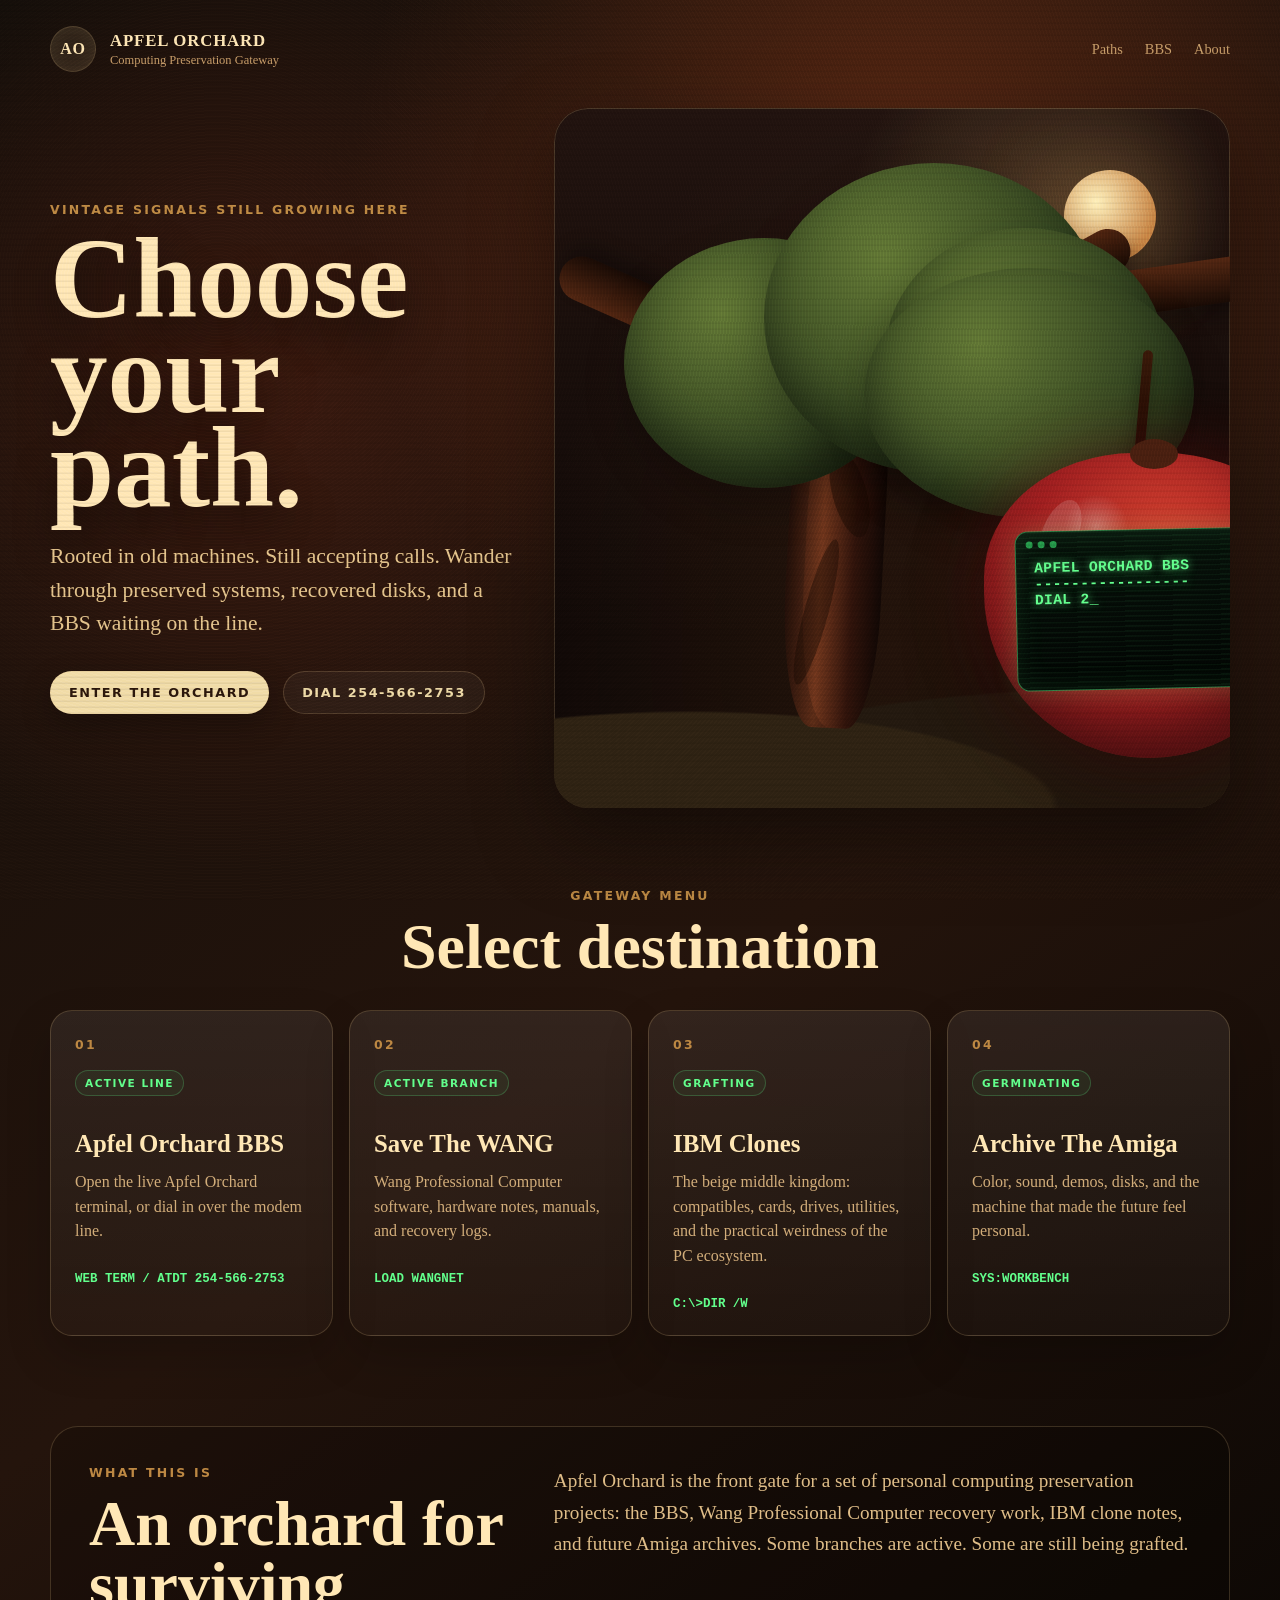
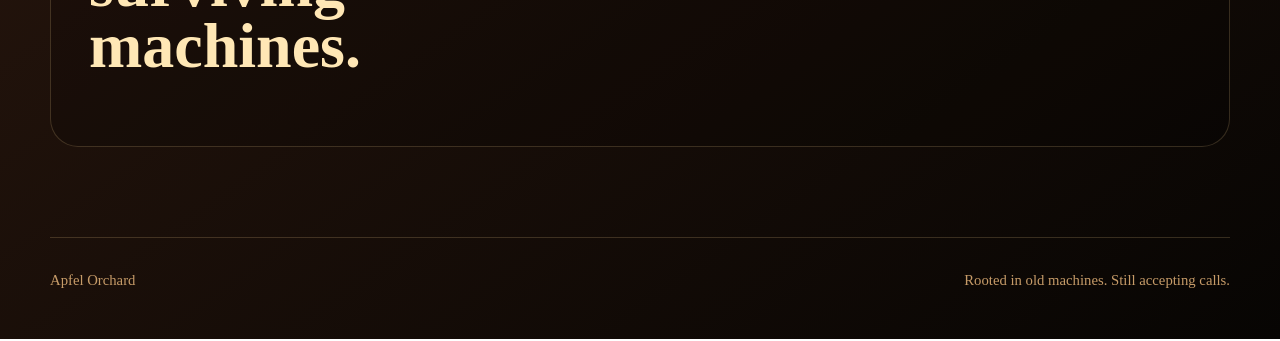
==== commit 5bdf6520: "Add files via upload" ====
--- a/index.html
+++ b/index.html
@@ -68,12 +68,12 @@
       <p class="eyebrow centered">Gateway menu</p>
       <h2 id="paths-title">Select destination</h2>
       <div class="path-grid">
-        <a class="path-card" href="#bbs">
+        <a class="path-card" href="bbs.html">
           <span class="path-number">01</span>
           <span class="path-status">Active line</span>
           <h3>Apfel Orchard BBS</h3>
-          <p>Modems, terminal glow, telnet paths, and the sound of a system waiting on the other side.</p>
-          <span class="path-command">ATDT 254-566-2753</span>
+          <p>Open the live Apfel Orchard terminal, or dial in over the modem line.</p>
+          <span class="path-command">WEB TERM / ATDT 254-566-2753</span>
         </a>
         <a class="path-card" href="https://savethewang.org">
           <span class="path-number">02</span>
--- a/style.css
+++ b/style.css
@@ -450,3 +450,173 @@
   0%, 100% { transform: translateX(-54%) scale(.78) rotate(0deg); }
   50% { transform: translateX(-54%) scale(.785) rotate(.2deg); }
 }
+
+/* BBS terminal gateway */
+.bbs-page .site-header { margin-bottom: 18px; }
+.bbs-hero {
+  width: min(1180px, calc(100% - 32px));
+  margin: 0 auto 80px;
+  min-height: 680px;
+  display: grid;
+  grid-template-columns: .78fr 1.22fr;
+  align-items: center;
+  gap: 34px;
+}
+.bbs-copy h1 {
+  font-size: clamp(3.6rem, 7vw, 6.8rem);
+  line-height: .88;
+}
+.bbs-dial-card {
+  margin-top: 28px;
+  width: min(100%, 420px);
+  padding: 22px;
+  border: 1px solid var(--line);
+  border-radius: 22px;
+  background: rgba(0,0,0,.22);
+  box-shadow: 0 18px 44px rgba(0,0,0,.22);
+}
+.bbs-dial-label {
+  display: block;
+  margin-bottom: 8px;
+  color: var(--paper-dark);
+  font: 800 .72rem ui-sans-serif, system-ui, sans-serif;
+  letter-spacing: .16em;
+  text-transform: uppercase;
+}
+.bbs-dial-card a {
+  display: inline-block;
+  color: var(--glow);
+  font: 900 clamp(1.5rem, 4vw, 2.2rem) ui-monospace, SFMono-Regular, Menlo, Consolas, monospace;
+  text-decoration: none;
+  text-shadow: 0 0 14px rgba(98,255,140,.45);
+}
+.bbs-dial-card small {
+  display: block;
+  margin-top: 8px;
+  color: var(--muted);
+  font: 700 .82rem ui-sans-serif, system-ui, sans-serif;
+}
+.bbs-panel {
+  padding: 24px;
+  border: 1px solid var(--line);
+  border-radius: 30px;
+  background:
+    radial-gradient(circle at 70% 0%, rgba(98,255,140,.12), transparent 18rem),
+    linear-gradient(180deg, rgba(255,255,255,.075), rgba(0,0,0,.22));
+  box-shadow: 0 30px 80px rgba(0,0,0,.34), inset 0 0 0 1px rgba(255,255,255,.03);
+}
+.destination-row {
+  display: grid;
+  grid-template-columns: 150px 1fr;
+  align-items: center;
+  gap: 14px;
+  margin-bottom: 18px;
+}
+.destination-row label {
+  color: var(--paper-dark);
+  font: 900 .76rem ui-sans-serif, system-ui, sans-serif;
+  letter-spacing: .16em;
+  text-transform: uppercase;
+}
+.destination-row select {
+  width: 100%;
+  padding: 13px 14px;
+  border: 1px solid rgba(255, 217, 149, .25);
+  border-radius: 14px;
+  color: var(--text);
+  background: #120b08;
+  font: 800 .95rem ui-sans-serif, system-ui, sans-serif;
+}
+.destination-preview {
+  min-height: 180px;
+  padding: 24px;
+  border: 1px solid rgba(255, 217, 149, .16);
+  border-radius: 22px;
+  background: rgba(0,0,0,.24);
+}
+.destination-preview h2 {
+  margin: 12px 0 12px;
+  font-size: clamp(2rem, 4vw, 3.4rem);
+  line-height: .95;
+}
+.destination-preview p {
+  color: #d9b881;
+  line-height: 1.55;
+}
+.destination-preview code,
+.terminal-note code {
+  color: var(--glow);
+  font-family: ui-monospace, SFMono-Regular, Menlo, Consolas, monospace;
+}
+.terminal-shell {
+  margin-top: 18px;
+  overflow: hidden;
+  border: 1px solid rgba(98,255,140,.38);
+  border-radius: 18px;
+  background: #020503;
+  box-shadow: 0 0 34px rgba(98,255,140,.1), inset 0 0 28px rgba(98,255,140,.06);
+}
+.terminal-frame-bar {
+  min-height: 40px;
+  display: flex;
+  align-items: center;
+  gap: 7px;
+  padding: 9px 10px;
+  border-bottom: 1px solid rgba(98,255,140,.18);
+  background: linear-gradient(180deg, #07110a, #030704);
+}
+.terminal-frame-bar span {
+  width: 9px;
+  height: 9px;
+  border-radius: 50%;
+  background: var(--glow-dim);
+  opacity: .72;
+}
+.terminal-frame-bar strong {
+  margin-left: 8px;
+  color: var(--glow);
+  font: 900 .72rem ui-monospace, SFMono-Regular, Menlo, Consolas, monospace;
+  letter-spacing: .13em;
+}
+.terminal-frame-bar button {
+  margin-left: auto;
+  padding: 7px 10px;
+  border: 1px solid rgba(255, 217, 149, .18);
+  border-radius: 999px;
+  color: var(--paper);
+  background: rgba(255,255,255,.05);
+  font: 800 .68rem ui-sans-serif, system-ui, sans-serif;
+  letter-spacing: .1em;
+  text-transform: uppercase;
+  cursor: pointer;
+}
+.live-terminal {
+  height: min(58vh, 470px);
+  min-height: 330px;
+  padding: 10px;
+}
+.bbs-actions {
+  display: flex;
+  flex-wrap: wrap;
+  gap: 12px;
+  margin-top: 18px;
+}
+.bbs-actions .button {
+  cursor: pointer;
+}
+.terminal-note {
+  margin: 16px 0 0;
+  color: var(--muted);
+  font: 700 .84rem ui-sans-serif, system-ui, sans-serif;
+}
+@media (max-width: 980px) {
+  .bbs-hero { grid-template-columns: 1fr; min-height: auto; }
+}
+@media (max-width: 640px) {
+  .bbs-hero { width: min(100% - 22px, 520px); margin-bottom: 52px; }
+  .bbs-panel { padding: 16px; border-radius: 24px; }
+  .destination-row { grid-template-columns: 1fr; }
+  .destination-preview { padding: 20px; }
+  .live-terminal { min-height: 300px; height: 56vh; }
+  .terminal-frame-bar strong { letter-spacing: .06em; font-size: .64rem; }
+}
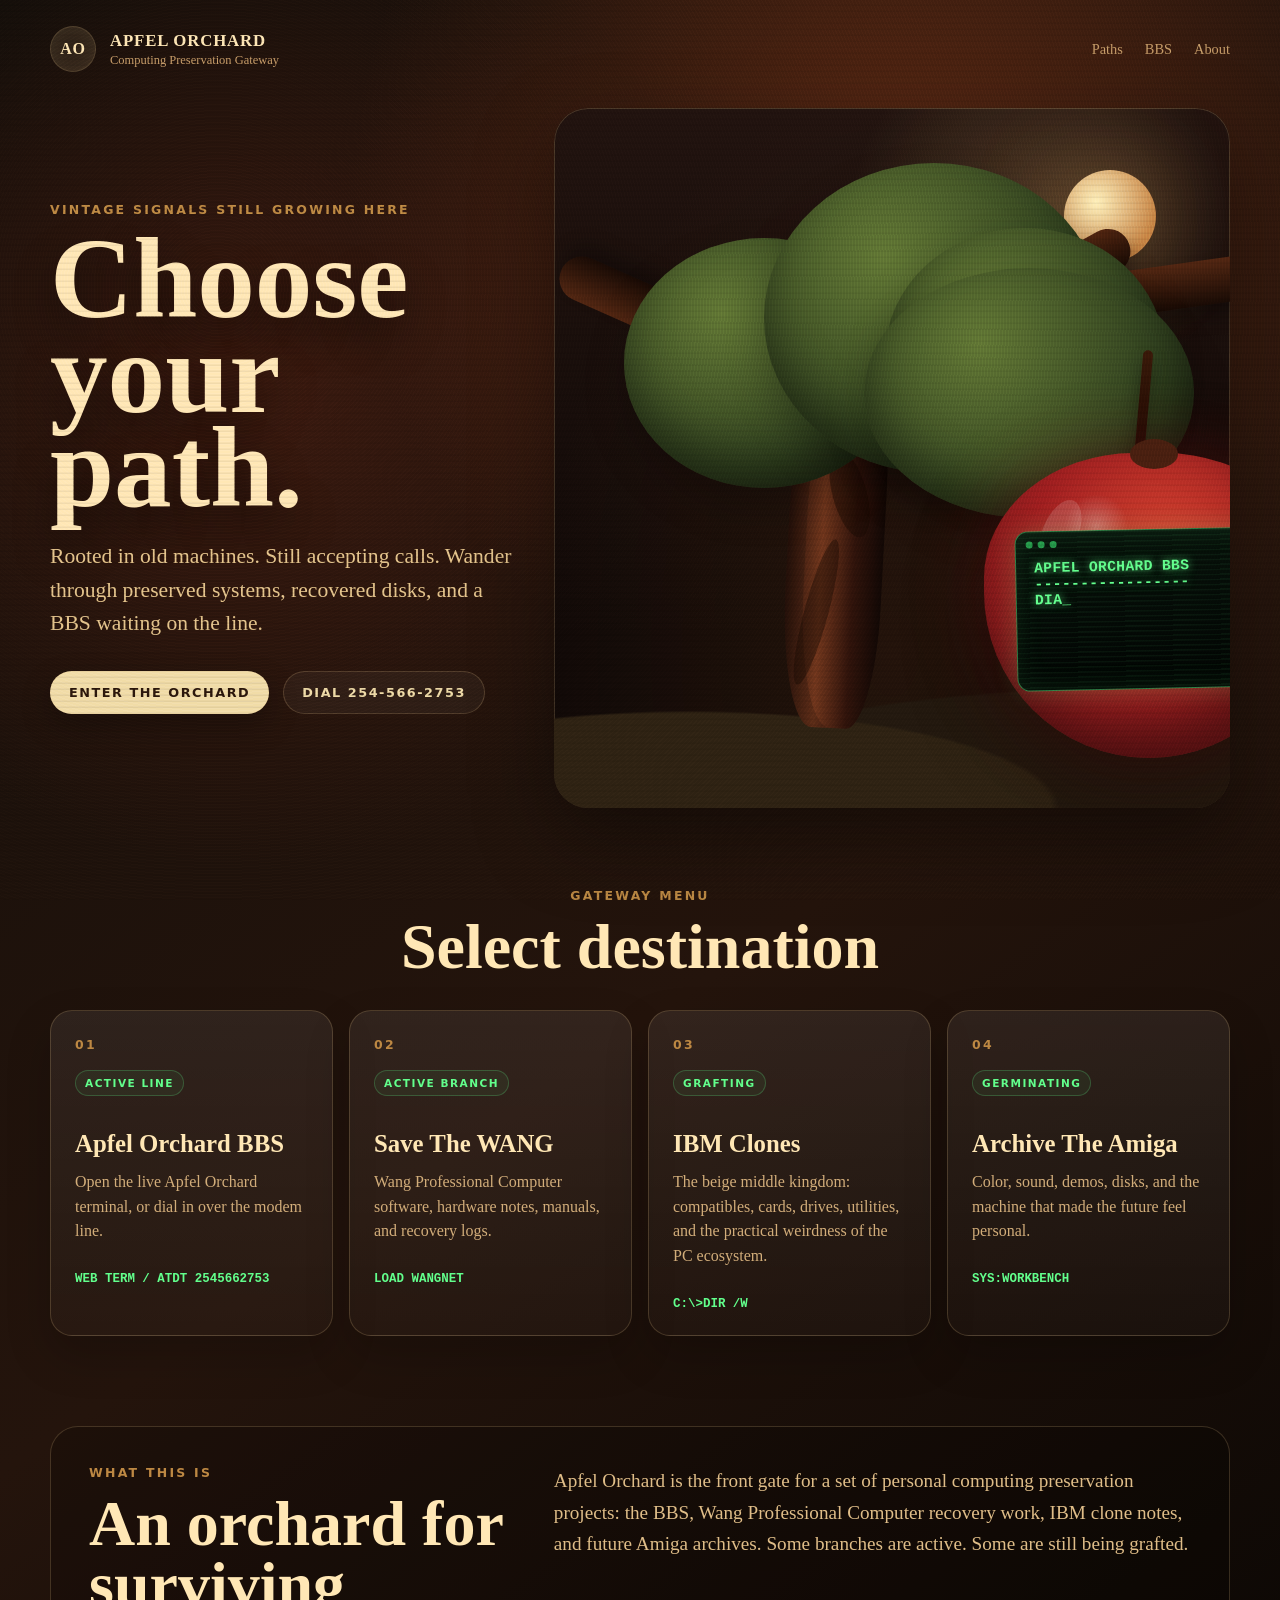
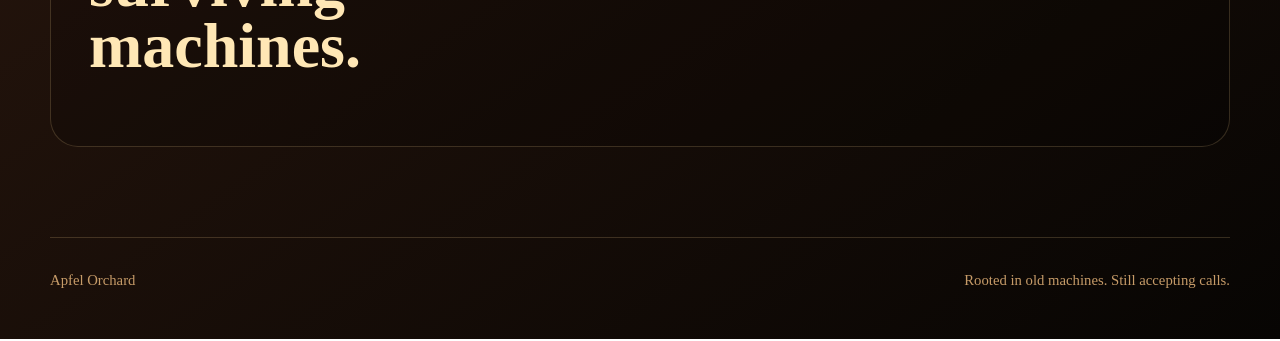
==== commit d78fbc4c: "Remove hyphens from phone number in index.html" ====
--- a/index.html
+++ b/index.html
@@ -73,7 +73,7 @@
           <span class="path-status">Active line</span>
           <h3>Apfel Orchard BBS</h3>
           <p>Open the live Apfel Orchard terminal, or dial in over the modem line.</p>
-          <span class="path-command">WEB TERM / ATDT 254-566-2753</span>
+          <span class="path-command">WEB TERM / ATDT 2545662753</span>
         </a>
         <a class="path-card" href="https://savethewang.org">
           <span class="path-number">02</span>
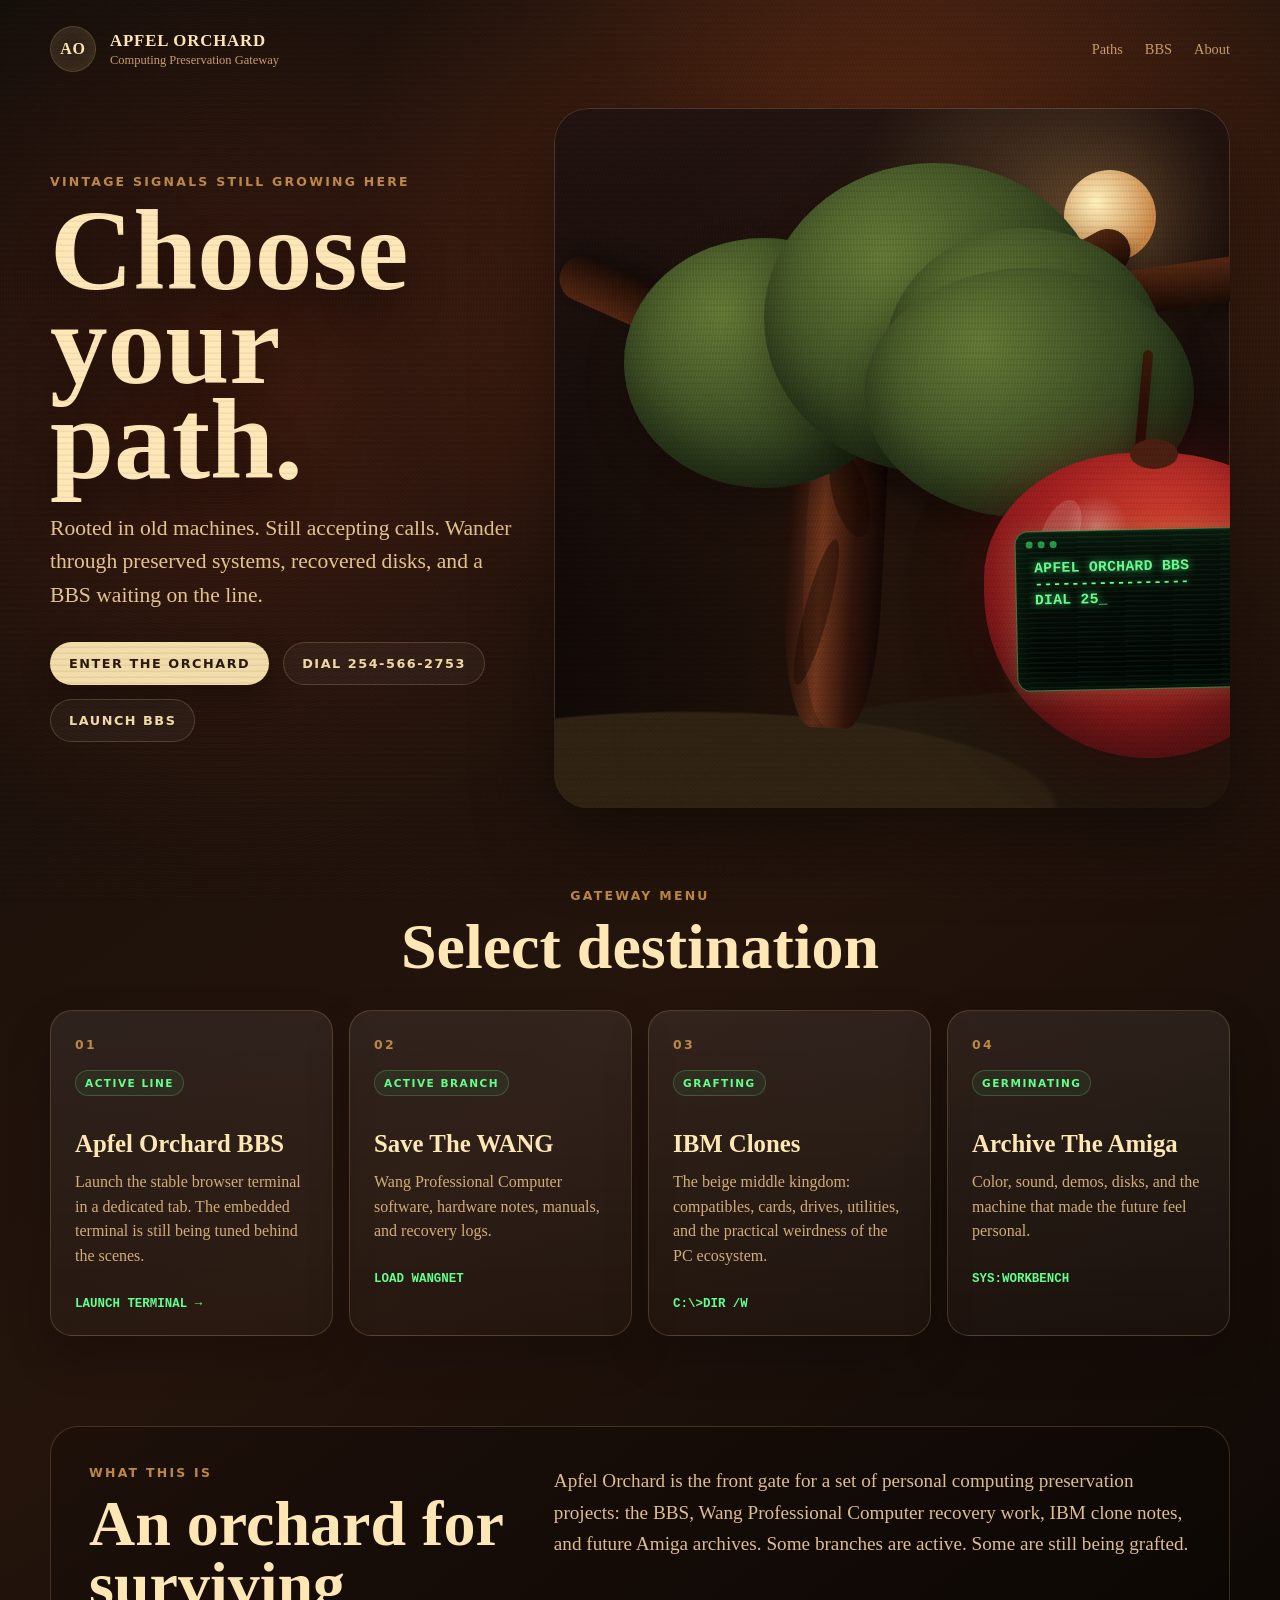
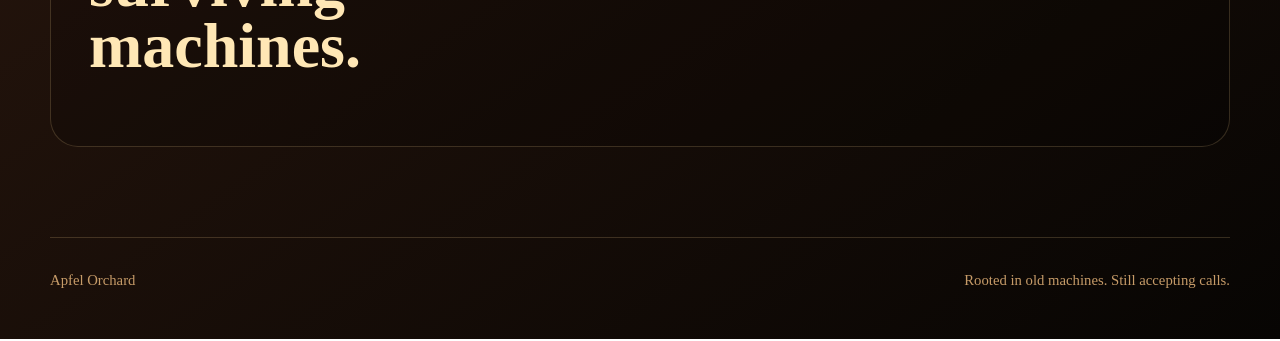
==== commit 9e1a8098: "Add files via upload" ====
--- a/index.html
+++ b/index.html
@@ -35,6 +35,7 @@
         <div class="hero-actions">
           <a class="button primary" href="#paths">Enter the orchard</a>
           <a class="button ghost" href="tel:2545662753">Dial 254-566-2753</a>
+          <a class="button ghost" href="bbs.html" target="_blank" rel="noopener">Launch BBS</a>
         </div>
       </div>
 
@@ -68,12 +69,12 @@
       <p class="eyebrow centered">Gateway menu</p>
       <h2 id="paths-title">Select destination</h2>
       <div class="path-grid">
-        <a class="path-card" href="bbs.html">
+        <a class="path-card" href="bbs.html" target="_blank" rel="noopener">
           <span class="path-number">01</span>
           <span class="path-status">Active line</span>
           <h3>Apfel Orchard BBS</h3>
-          <p>Open the live Apfel Orchard terminal, or dial in over the modem line.</p>
-          <span class="path-command">WEB TERM / ATDT 2545662753</span>
+          <p>Launch the stable browser terminal in a dedicated tab. The embedded terminal is still being tuned behind the scenes.</p>
+          <span class="path-command">LAUNCH TERMINAL →</span>
         </a>
         <a class="path-card" href="https://savethewang.org">
           <span class="path-number">02</span>
--- a/style.css
+++ b/style.css
@@ -620,3 +620,22 @@
   .live-terminal { min-height: 300px; height: 56vh; }
   .terminal-frame-bar strong { letter-spacing: .06em; font-size: .64rem; }
 }
+
+
+/* Embedded live BBS terminal frame */
+.live-terminal.bbs-terminal-frame {
+  display: block;
+  width: 100%;
+  height: min(70vh, 620px);
+  min-height: 470px;
+  padding: 0;
+  border: 0;
+  background: #000;
+  color-scheme: dark;
+}
+@media (max-width: 640px) {
+  .live-terminal.bbs-terminal-frame {
+    height: 64vh;
+    min-height: 390px;
+  }
+}
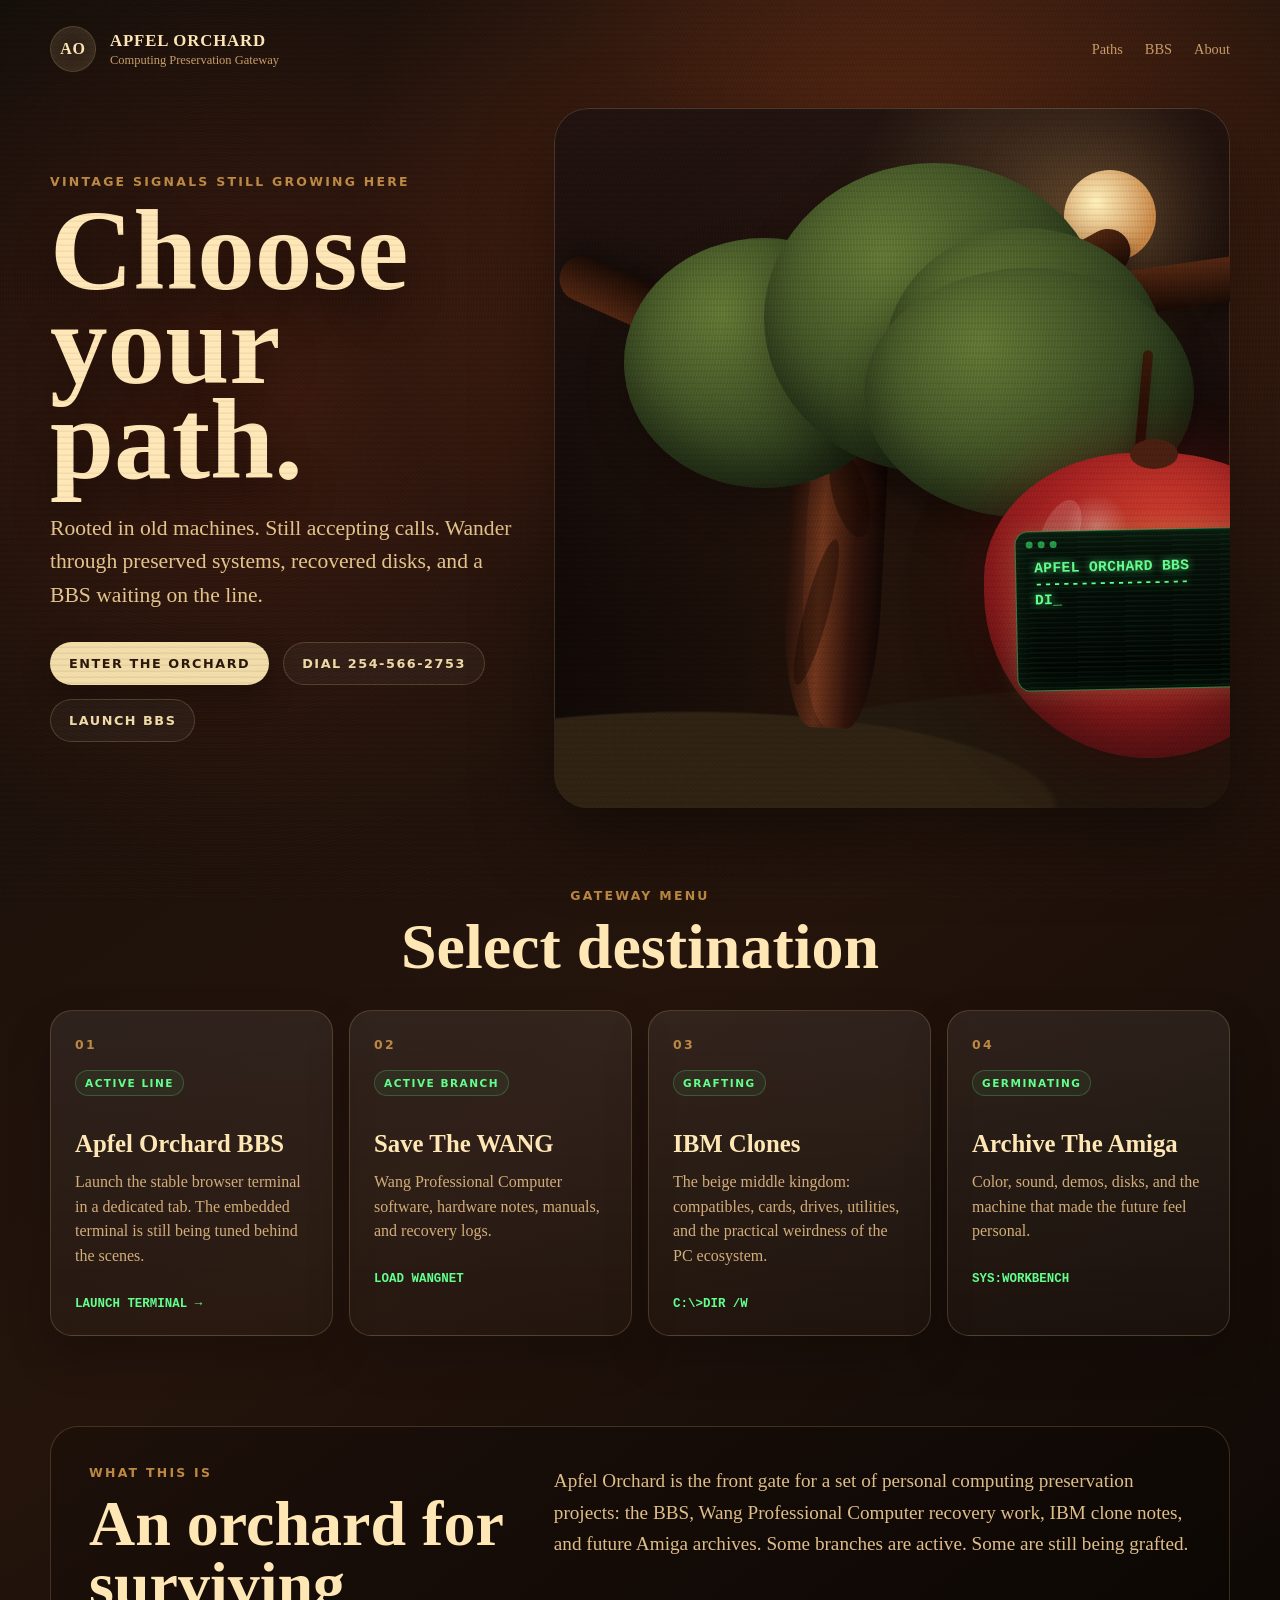
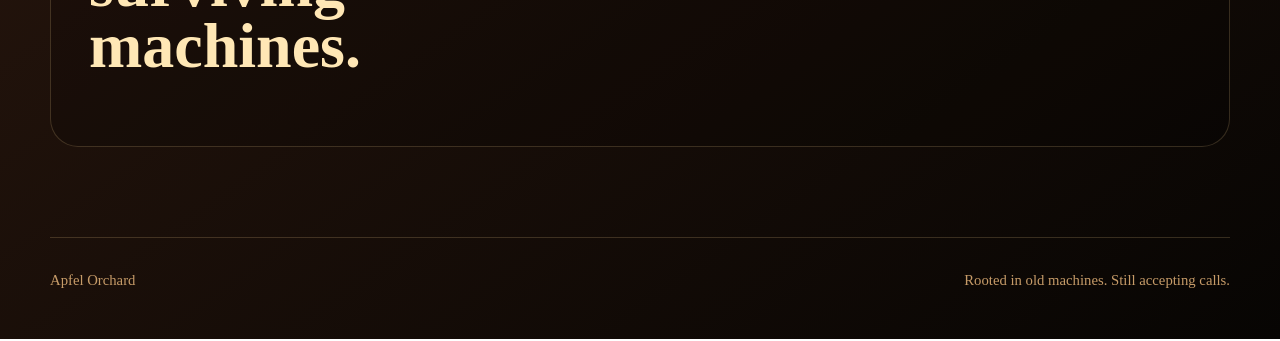
==== commit 9c1ab33b: "Add files via upload" ====
--- a/index.html
+++ b/index.html
@@ -35,7 +35,7 @@
         <div class="hero-actions">
           <a class="button primary" href="#paths">Enter the orchard</a>
           <a class="button ghost" href="tel:2545662753">Dial 254-566-2753</a>
-          <a class="button ghost" href="bbs.html" target="_blank" rel="noopener">Launch BBS</a>
+          <a class="button ghost" href="https://apfel.apfelorchardlabs.org/bbs.html" target="_blank" rel="noopener">Launch BBS</a>
         </div>
       </div>
 
@@ -69,7 +69,7 @@
       <p class="eyebrow centered">Gateway menu</p>
       <h2 id="paths-title">Select destination</h2>
       <div class="path-grid">
-        <a class="path-card" href="bbs.html" target="_blank" rel="noopener">
+        <a class="path-card" href="https://apfel.apfelorchardlabs.org/bbs.html" target="_blank" rel="noopener">
           <span class="path-number">01</span>
           <span class="path-status">Active line</span>
           <h3>Apfel Orchard BBS</h3>
--- a/style.css
+++ b/style.css
@@ -451,191 +451,24 @@
   50% { transform: translateX(-54%) scale(.785) rotate(.2deg); }
 }
 
-/* BBS terminal gateway */
-.bbs-page .site-header { margin-bottom: 18px; }
-.bbs-hero {
-  width: min(1180px, calc(100% - 32px));
-  margin: 0 auto 80px;
-  min-height: 680px;
-  display: grid;
-  grid-template-columns: .78fr 1.22fr;
-  align-items: center;
-  gap: 34px;
-}
-.bbs-copy h1 {
-  font-size: clamp(3.6rem, 7vw, 6.8rem);
-  line-height: .88;
-}
-.bbs-dial-card {
-  margin-top: 28px;
-  width: min(100%, 420px);
-  padding: 22px;
-  border: 1px solid var(--line);
-  border-radius: 22px;
-  background: rgba(0,0,0,.22);
-  box-shadow: 0 18px 44px rgba(0,0,0,.22);
-}
-.bbs-dial-label {
-  display: block;
-  margin-bottom: 8px;
-  color: var(--paper-dark);
-  font: 800 .72rem ui-sans-serif, system-ui, sans-serif;
-  letter-spacing: .16em;
-  text-transform: uppercase;
-}
-.bbs-dial-card a {
-  display: inline-block;
-  color: var(--glow);
-  font: 900 clamp(1.5rem, 4vw, 2.2rem) ui-monospace, SFMono-Regular, Menlo, Consolas, monospace;
-  text-decoration: none;
-  text-shadow: 0 0 14px rgba(98,255,140,.45);
-}
-.bbs-dial-card small {
-  display: block;
-  margin-top: 8px;
-  color: var(--muted);
-  font: 700 .82rem ui-sans-serif, system-ui, sans-serif;
-}
-.bbs-panel {
-  padding: 24px;
-  border: 1px solid var(--line);
-  border-radius: 30px;
-  background:
-    radial-gradient(circle at 70% 0%, rgba(98,255,140,.12), transparent 18rem),
-    linear-gradient(180deg, rgba(255,255,255,.075), rgba(0,0,0,.22));
-  box-shadow: 0 30px 80px rgba(0,0,0,.34), inset 0 0 0 1px rgba(255,255,255,.03);
-}
-.destination-row {
-  display: grid;
-  grid-template-columns: 150px 1fr;
-  align-items: center;
-  gap: 14px;
-  margin-bottom: 18px;
-}
-.destination-row label {
-  color: var(--paper-dark);
-  font: 900 .76rem ui-sans-serif, system-ui, sans-serif;
-  letter-spacing: .16em;
-  text-transform: uppercase;
-}
-.destination-row select {
-  width: 100%;
-  padding: 13px 14px;
-  border: 1px solid rgba(255, 217, 149, .25);
-  border-radius: 14px;
-  color: var(--text);
-  background: #120b08;
-  font: 800 .95rem ui-sans-serif, system-ui, sans-serif;
-}
-.destination-preview {
-  min-height: 180px;
-  padding: 24px;
-  border: 1px solid rgba(255, 217, 149, .16);
-  border-radius: 22px;
-  background: rgba(0,0,0,.24);
-}
-.destination-preview h2 {
-  margin: 12px 0 12px;
-  font-size: clamp(2rem, 4vw, 3.4rem);
-  line-height: .95;
-}
-.destination-preview p {
-  color: #d9b881;
-  line-height: 1.55;
-}
-.destination-preview code,
-.terminal-note code {
-  color: var(--glow);
-  font-family: ui-monospace, SFMono-Regular, Menlo, Consolas, monospace;
-}
-.terminal-shell {
-  margin-top: 18px;
-  overflow: hidden;
-  border: 1px solid rgba(98,255,140,.38);
-  border-radius: 18px;
-  background: #020503;
-  box-shadow: 0 0 34px rgba(98,255,140,.1), inset 0 0 28px rgba(98,255,140,.06);
-}
-.terminal-frame-bar {
-  min-height: 40px;
-  display: flex;
-  align-items: center;
-  gap: 7px;
-  padding: 9px 10px;
-  border-bottom: 1px solid rgba(98,255,140,.18);
-  background: linear-gradient(180deg, #07110a, #030704);
-}
-.terminal-frame-bar span {
-  width: 9px;
-  height: 9px;
-  border-radius: 50%;
-  background: var(--glow-dim);
-  opacity: .72;
-}
-.terminal-frame-bar strong {
-  margin-left: 8px;
-  color: var(--glow);
-  font: 900 .72rem ui-monospace, SFMono-Regular, Menlo, Consolas, monospace;
-  letter-spacing: .13em;
-}
-.terminal-frame-bar button {
-  margin-left: auto;
-  padding: 7px 10px;
-  border: 1px solid rgba(255, 217, 149, .18);
-  border-radius: 999px;
-  color: var(--paper);
-  background: rgba(255,255,255,.05);
-  font: 800 .68rem ui-sans-serif, system-ui, sans-serif;
-  letter-spacing: .1em;
-  text-transform: uppercase;
-  cursor: pointer;
-}
-.live-terminal {
-  height: min(58vh, 470px);
-  min-height: 330px;
-  padding: 10px;
-}
-.bbs-actions {
-  display: flex;
-  flex-wrap: wrap;
-  gap: 12px;
-  margin-top: 18px;
-}
-.bbs-actions .button {
-  cursor: pointer;
-}
-.terminal-note {
-  margin: 16px 0 0;
-  color: var(--muted);
-  font: 700 .84rem ui-sans-serif, system-ui, sans-serif;
-}
-@media (max-width: 980px) {
-  .bbs-hero { grid-template-columns: 1fr; min-height: auto; }
-}
-@media (max-width: 640px) {
-  .bbs-hero { width: min(100% - 22px, 520px); margin-bottom: 52px; }
-  .bbs-panel { padding: 16px; border-radius: 24px; }
-  .destination-row { grid-template-columns: 1fr; }
-  .destination-preview { padding: 20px; }
-  .live-terminal { min-height: 300px; height: 56vh; }
-  .terminal-frame-bar strong { letter-spacing: .06em; font-size: .64rem; }
-}
-
-
-/* Embedded live BBS terminal frame */
-.live-terminal.bbs-terminal-frame {
-  display: block;
-  width: 100%;
-  height: min(70vh, 620px);
-  min-height: 470px;
-  padding: 0;
-  border: 0;
-  background: #000;
-  color-scheme: dark;
-}
-@media (max-width: 640px) {
-  .live-terminal.bbs-terminal-frame {
-    height: 64vh;
-    min-height: 390px;
-  }
-}
+
+/* BBS production/new-tab and hidden embedded terminal dev helpers */
+.path-card[target="_blank"] .path-command::after { content: ""; }
+.bbs-page main { width: min(100% - 40px, 1160px); margin: 0 auto; padding: 34px 0 70px; }
+.bbs-dev-wrap { display: grid; grid-template-columns: minmax(300px, 420px) minmax(420px, 1fr); gap: 28px; align-items: stretch; }
+.destination-preview, .terminal-shell { border: 1px solid rgba(255, 190, 96, .22); background: linear-gradient(180deg, rgba(43, 20, 8, .88), rgba(10, 5, 2, .92)); box-shadow: 0 26px 80px rgba(0,0,0,.32); border-radius: 26px; }
+.destination-preview { padding: 28px; }
+.destination-preview h1 { font-size: clamp(2.6rem, 8vw, 5.2rem); line-height: .86; margin: 18px 0 20px; }
+.destination-preview p { color: var(--muted); line-height: 1.6; }
+.destination-preview code { display: inline-block; margin-top: 12px; padding: 8px 10px; border-radius: 10px; border: 1px solid rgba(75,255,130,.28); background: rgba(0,0,0,.42); color: var(--green); }
+.terminal-actions { display: flex; flex-wrap: wrap; gap: 12px; margin-top: 24px; }
+.terminal-shell { overflow: hidden; min-height: 640px; display: flex; flex-direction: column; }
+.terminal-frame-bar { height: 48px; display: flex; align-items: center; gap: 10px; padding: 0 16px; border-bottom: 1px solid rgba(75,255,130,.25); background: rgba(0,0,0,.52); color: var(--green); font-family: var(--mono); letter-spacing: .08em; font-size: .8rem; }
+.terminal-frame-bar span { width: 10px; height: 10px; border-radius: 50%; background: rgba(75,255,130,.72); }
+.terminal-frame-bar strong { margin-left: 8px; }
+.live-terminal { border: 0; width: 100%; flex: 1; min-height: 590px; background: #000; }
+.dev-warning .path-status { display: inline-block; }
+@media (max-width: 900px) {
+  .bbs-dev-wrap { grid-template-columns: 1fr; }
+  .terminal-shell { min-height: 560px; }
+}
